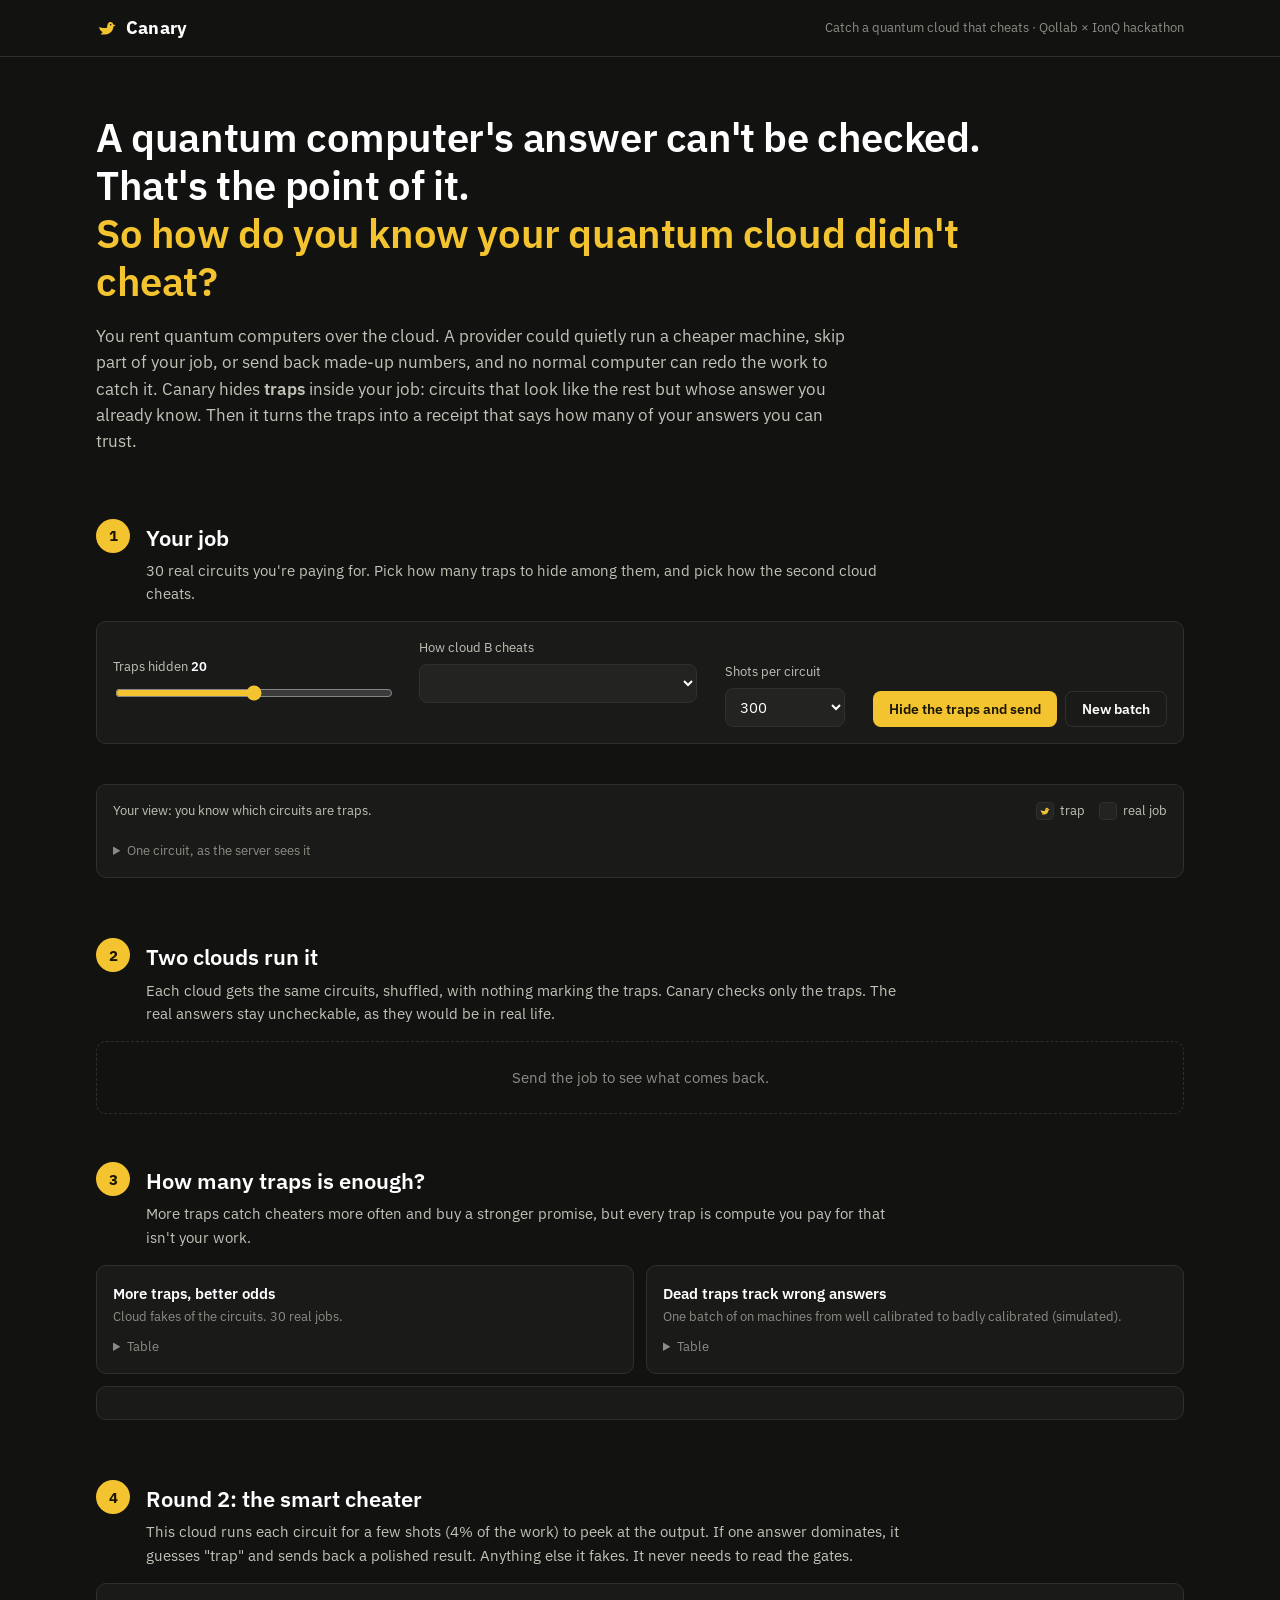
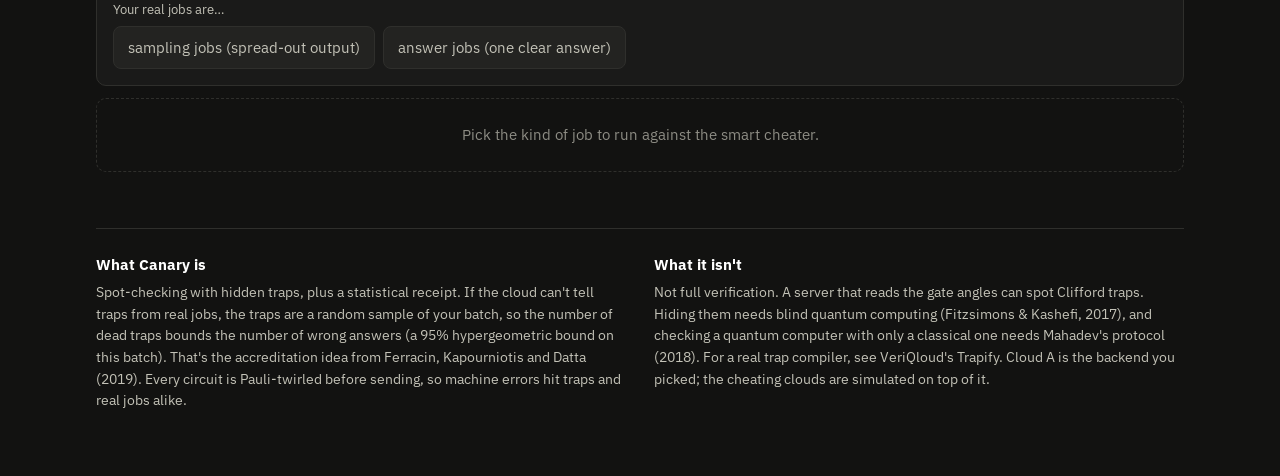
==== index.html @ 5c0a063f "Run on Qollab: the honest cloud is the backend you pick, cheaters wrap it, every circuit goes in one" ====
<!doctype html>
<html lang="en">
<head>
<meta charset="utf-8">
<meta name="viewport" content="width=device-width, initial-scale=1">
<title>Canary</title>
<link rel="preconnect" href="https://fonts.googleapis.com">
<link href="https://fonts.googleapis.com/css2?family=IBM+Plex+Mono:wght@400;500&family=IBM+Plex+Sans:wght@400;500;600;700&display=swap" rel="stylesheet">
<link rel="stylesheet" href="main.css">
<link rel="icon" href="data:image/svg+xml,%3Csvg xmlns=%22http://www.w3.org/2000/svg%22 viewBox=%220 0 24 24%22%3E%3Cpath fill=%22%23f4c430%22 d=%22M15.5 5.5a3.5 3.5 0 0 1 3.4 2.7l2.6.8-2.5 1.4c-.2 4.8-4 8.6-8.8 8.6H5l2.4-2.6C5 15.3 3.5 13 3.5 10.5c2.6 1.6 5.6 2 8.6 1.2.1-3.4 1.2-6.2 3.4-6.2Z%22/%3E%3C/svg%3E">
</head>
<body>
<svg width="0" height="0" style="position:absolute" aria-hidden="true">
  <symbol id="bird" viewBox="0 0 24 24"><path d="M15.5 5.5a3.5 3.5 0 0 1 3.4 2.7l2.6.8-2.5 1.4c-.2 4.8-4 8.6-8.8 8.6H5l2.4-2.6C5 15.3 3.5 13 3.5 10.5c2.6 1.6 5.6 2 8.6 1.2.1-3.4 1.2-6.2 3.4-6.2Z" fill="currentColor"/><circle cx="16" cy="8.4" r=".9" fill="var(--bg)"/></symbol>
  <symbol id="dead" viewBox="0 0 24 24"><path d="M6 6l12 12M18 6 6 18" stroke="currentColor" stroke-width="2.6" stroke-linecap="round" fill="none"/></symbol>
  <symbol id="q" viewBox="0 0 24 24"><path d="M9 9.2a3 3 0 1 1 4.2 2.8c-.8.4-1.2 1-1.2 1.8v.7" stroke="currentColor" stroke-width="2.2" stroke-linecap="round" fill="none"/><circle cx="12" cy="18" r="1.3" fill="currentColor"/></symbol>
  <symbol id="tick" viewBox="0 0 24 24"><path d="m5 12.5 4.5 4.5L19 7.5" stroke="currentColor" stroke-width="2.6" stroke-linecap="round" stroke-linejoin="round" fill="none"/></symbol>
</svg>

<header class="top">
  <div class="wrap top-in">
    <span class="mark"><svg class="i"><use href="#bird"/></svg> Canary</span>
    <span class="top-tag">Catch a quantum cloud that cheats · Qollab × IonQ hackathon</span>
  </div>
</header>

<main>
<section class="hero wrap">
  <h1>A quantum computer's answer can't be checked. That's the point of it.<br><span>So how do you know your quantum cloud didn't cheat?</span></h1>
  <p class="lede">You rent quantum computers over the cloud. A provider could quietly run a cheaper machine, skip part of your job, or send back made-up numbers, and no normal computer can redo the work to catch it. Canary hides <b>traps</b> inside your job: circuits that look like the rest but whose answer you already know. Then it turns the traps into a receipt that says how many of your answers you can trust.</p>
</section>

<section class="act wrap" id="act1">
  <div class="act-head"><span class="num">1</span><div><h2>Your job</h2><p>30 real circuits you're paying for. Pick how many traps to hide among them, and pick how the second cloud cheats.</p></div></div>
  <div class="panel controls">
    <label class="ctl"><span>Traps hidden <b id="trapsOut">20</b></span>
      <input type="range" id="traps" min="0" max="40" value="20">
      <small id="trapsCost"></small></label>
    <label class="ctl"><span>How cloud B cheats</span>
      <select id="strategy"></select>
      <small id="stratBlurb"></small></label>
    <label class="ctl" id="skipCtl" hidden><span>Share it fakes <b id="skipOut">30%</b></span>
      <input type="range" id="skip" min="5" max="90" step="5" value="30"></label>
    <label class="ctl ctl-shots"><span>Shots per circuit</span>
      <select id="shots"><option value="100">100</option><option value="300" selected>300</option><option value="1000">1000</option></select></label>
    <div class="ctl ctl-go"><button id="send" class="btn">Hide the traps and send</button><button id="reseed" class="btn ghost" title="Build a new random batch">New batch</button></div>
  </div>
  <p class="status" id="status" role="status"></p>
  <div class="panel">
    <div class="grid-head"><span id="batchCaption">Your view: you know which circuits are traps.</span><span class="legend-inline"><span class="sw sw-trap"><svg class="i"><use href="#bird"/></svg></span>trap <span class="sw sw-real"></span>real job</span></div>
    <div class="cells" id="batch"></div>
    <details class="peek"><summary>One circuit, as the server sees it</summary><p>Every circuit has the same 5 qubits, the same layers and the same gate set (RZ, SX, CX, X, SXdg). Traps use angles that are multiples of π/2, which makes their answer computable on a laptop. Real jobs use other angles.</p><pre id="preview"></pre></details>
  </div>
</section>

<section class="act wrap" id="act2">
  <div class="act-head"><span class="num">2</span><div><h2>Two clouds run it</h2><p>Each cloud gets the same circuits, shuffled, with nothing marking the traps. Canary checks only the traps. The real answers stay uncheckable, as they would be in real life.</p></div></div>
  <div class="servers" id="servers"><p class="empty">Send the job to see what comes back.</p></div>
  <div class="reveal-row" id="revealRow" hidden><button id="reveal" class="btn ghost">Reveal the truth</button><span>Only a simulation can do this: compare every real answer with the exact one, to see whether each receipt told the truth.</span></div>
</section>

<section class="act wrap" id="act3">
  <div class="act-head"><span class="num">3</span><div><h2>How many traps is enough?</h2><p>More traps catch cheaters more often and buy a stronger promise, but every trap is compute you pay for that isn't your work.</p></div></div>
  <div class="charts">
    <figure class="panel chart-card"><figcaption><b>More traps, better odds</b><span>Cloud fakes <span id="curveQ"></span> of the circuits. 30 real jobs.</span></figcaption><div class="chart" id="chartCatch"></div><details class="tbl"><summary>Table</summary><div id="tblCatch"></div></details></figure>
    <figure class="panel chart-card"><figcaption><b>Dead traps track wrong answers</b><span>One batch of <span id="sweepN"></span> on machines from well calibrated to badly calibrated (simulated).</span></figcaption><div class="chart" id="chartSweep"></div><details class="tbl"><summary>Table</summary><div id="tblSweep"></div></details></figure>
  </div>
  <div class="panel coverage" id="coverage"></div>
</section>

<section class="act wrap" id="act4">
  <div class="act-head"><span class="num">4</span><div><h2>Round 2: the smart cheater</h2><p>This cloud runs each circuit for a few shots (4% of the work) to peek at the output. If one answer dominates, it guesses "trap" and sends back a polished result. Anything else it fakes. It never needs to read the gates.</p></div></div>
  <div class="panel controls">
    <div class="ctl"><span>Your real jobs are…</span>
      <div class="seg" id="kindSeg"><button data-kind="flat">sampling jobs (spread-out output)</button><button data-kind="peaked">answer jobs (one clear answer)</button></div></div>
  </div>
  <div class="servers one" id="smart"><p class="empty">Pick the kind of job to run against the smart cheater.</p></div>
  <p class="lesson" id="lesson" hidden></p>
</section>

<section class="wrap fine">
  <div class="cols">
    <div><h3>What Canary is</h3><p>Spot-checking with hidden traps, plus a statistical receipt. If the cloud can't tell traps from real jobs, the traps are a random sample of your batch, so the number of dead traps bounds the number of wrong answers (a 95% hypergeometric bound on this batch). That's the accreditation idea from Ferracin, Kapourniotis and Datta (2019). Every circuit is Pauli-twirled before sending, so machine errors hit traps and real jobs alike.</p></div>
    <div><h3>What it isn't</h3><p>Not full verification. A server that reads the gate angles can spot Clifford traps. Hiding them needs blind quantum computing (Fitzsimons &amp; Kashefi, 2017), and checking a quantum computer with only a classical one needs Mahadev's protocol (2018). For a real trap compiler, see VeriQloud's Trapify. Cloud A is the backend you picked; the cheating clouds are simulated on top of it.</p></div>
  </div>
</section>
</main>

<div class="tip" id="tip" hidden></div>
</body>
</html>
---- main.css ----
:root {
  color-scheme: dark;
  --bg: #121211;
  --surface-1: #1a1a19;
  --surface-2: #232321;
  --line: #2f2f2c;
  --text-primary: #ffffff;
  --text-secondary: #c3c2b7;
  --text-muted: #8d8c84;
  --brand: #f4c430;
  --brand-ink: #1a1500;
  --good: #0ca30c;
  --critical: #d03b3b;
  --series-1: #3987e5;
  --series-2: #d95926;
  --series-3: #199e70;
  --radius: 10px;
  --mono: "IBM Plex Mono", ui-monospace, monospace;
}
* { box-sizing: border-box; }
[hidden] { display: none !important; }
html, body { margin: 0; }
body { background: var(--bg); color: var(--text-primary); font: 15px/1.55 "IBM Plex Sans", system-ui, sans-serif; }
.wrap { max-width: 1120px; margin: 0 auto; padding: 0 16px; }
.i { width: 1em; height: 1em; display: inline-block; vertical-align: -0.15em; flex: none; }
b { font-weight: 600; }

.top { border-bottom: 1px solid var(--line); }
.top-in { display: flex; align-items: center; justify-content: space-between; gap: 16px; height: 56px; }
.mark { display: flex; align-items: center; gap: 8px; font-weight: 700; font-size: 18px; letter-spacing: .01em; }
.mark .i { color: var(--brand); font-size: 22px; }
.top-tag { color: var(--text-muted); font-size: 13px; }

.hero { padding: 56px 16px 24px; }
.hero h1 { font-size: clamp(26px, 4vw, 40px); line-height: 1.2; margin: 0 0 18px; font-weight: 600; max-width: 900px; letter-spacing: -.01em; }
.hero h1 span { color: var(--brand); }
.lede { color: var(--text-secondary); max-width: 760px; font-size: 17px; margin: 0; }

.act { padding: 40px 16px 8px; }
.act-head { display: flex; gap: 16px; align-items: flex-start; margin-bottom: 16px; }
.num { flex: none; width: 34px; height: 34px; border-radius: 50%; background: var(--brand); color: var(--brand-ink); display: grid; place-items: center; font-weight: 700; }
.act-head h2 { margin: 2px 0 4px; font-size: 22px; font-weight: 600; }
.act-head p { margin: 0; color: var(--text-secondary); max-width: 760px; }

.panel { background: var(--surface-1); border: 1px solid var(--line); border-radius: var(--radius); padding: 16px; margin-bottom: 12px; }
.controls { display: flex; flex-wrap: wrap; gap: 16px 28px; align-items: flex-end; }
.ctl { display: flex; flex-direction: column; gap: 6px; min-width: 220px; flex: 1; }
.ctl > span { font-size: 13px; color: var(--text-secondary); }
.ctl > span b { color: var(--text-primary); }
.ctl small { color: var(--text-muted); font-size: 12.5px; min-height: 1.4em; }
.ctl-shots { flex: none; min-width: 120px; }
.status { color: var(--text-muted); font-size: 13px; margin: 0 0 10px; min-height: 1.4em; font-family: var(--mono); }
.ctl-go { flex-direction: row; flex: none; min-width: 0; gap: 8px; }
input[type=range] { accent-color: var(--brand); width: 100%; }
select { background: var(--surface-2); color: var(--text-primary); border: 1px solid var(--line); border-radius: 8px; padding: 8px 10px; font: inherit; }
.btn { background: var(--brand); color: var(--brand-ink); border: 0; border-radius: 8px; padding: 10px 16px; font: 600 14px/1 "IBM Plex Sans", sans-serif; cursor: pointer; white-space: nowrap; }
.btn:disabled { opacity: .5; cursor: progress; }
.btn.ghost { background: transparent; color: var(--text-primary); border: 1px solid var(--line); }
.btn.ghost:hover { border-color: var(--text-muted); }
.seg { display: flex; flex-wrap: wrap; gap: 8px; }
.seg button { background: var(--surface-2); color: var(--text-secondary); border: 1px solid var(--line); border-radius: 8px; padding: 9px 14px; font: inherit; cursor: pointer; }
.seg button.on { border-color: var(--brand); color: var(--text-primary); }

.grid-head { display: flex; justify-content: space-between; flex-wrap: wrap; gap: 8px; font-size: 13px; color: var(--text-secondary); margin-bottom: 12px; }
.legend-inline { display: flex; align-items: center; gap: 6px; }
.legend-inline .sw { margin-left: 8px; }
.sw { width: 18px; height: 18px; border-radius: 4px; display: inline-grid; place-items: center; font-size: 12px; }
.sw-trap { background: var(--surface-2); color: var(--brand); border: 1px solid var(--line); }
.sw-real { background: var(--surface-2); border: 1px solid var(--line); }

.cells { display: grid; grid-template-columns: repeat(auto-fill, minmax(30px, 1fr)); gap: 5px; }
.cell { aspect-ratio: 1; border-radius: 6px; background: var(--surface-2); border: 1px solid var(--line); display: grid; place-items: center; font-size: 15px; color: var(--text-muted); position: relative; transition: background .25s, border-color .25s, color .25s, opacity .25s; }
.cell .i { transition: opacity .6s; }
.cell.trap { color: var(--brand); }
.cell.hidden-trap .i { opacity: 0; }
.cell.alive { background: color-mix(in srgb, var(--good) 22%, var(--surface-2)); border-color: var(--good); color: #7fe07f; }
.cell.dead { background: color-mix(in srgb, var(--critical) 26%, var(--surface-2)); border-color: var(--critical); color: #ff9c9c; }
.cell.right { border-color: var(--good); }
.cell.wrong { border-color: var(--critical); background: repeating-linear-gradient(135deg, color-mix(in srgb, var(--critical) 30%, var(--surface-2)) 0 3px, var(--surface-2) 3px 7px); }
.cell.pending { opacity: .35; }

.servers { display: grid; grid-template-columns: 1fr 1fr; gap: 12px; }
.servers.one { grid-template-columns: 1fr; }
.empty { color: var(--text-muted); grid-column: 1 / -1; margin: 0; padding: 24px; border: 1px dashed var(--line); border-radius: var(--radius); text-align: center; }
.server { margin: 0; }
.server h3 { margin: 0; font-size: 17px; display: flex; justify-content: space-between; gap: 8px; align-items: baseline; }
.server h3 small { color: var(--text-muted); font-weight: 400; font-size: 13px; }
.server .blurb { color: var(--text-secondary); margin: 4px 0 14px; font-size: 14px; }
.receipt { margin-top: 14px; border-top: 1px dashed var(--line); padding-top: 14px; }
.verdict { display: inline-flex; align-items: center; gap: 8px; font-weight: 700; font-size: 20px; letter-spacing: .02em; }
.verdict.pass { color: #7fe07f; }
.verdict.caught { color: #ff8a8a; }
.receipt p { margin: 6px 0 0; color: var(--text-secondary); }
.receipt .big { font-size: 15px; color: var(--text-primary); }
.truth { margin-top: 12px; padding: 10px 12px; border-radius: 8px; background: var(--surface-2); font-size: 14px; display: none; }
.revealed .truth { display: block; }
.truth .ok { color: #7fe07f; font-weight: 600; }
.truth .bad { color: #ff8a8a; font-weight: 600; }
.key { display: flex; flex-wrap: wrap; gap: 6px 16px; font-size: 12.5px; color: var(--text-muted); margin-top: 12px; }
.key span { display: inline-flex; align-items: center; gap: 6px; }
.key .cell { width: 18px; height: 18px; font-size: 11px; aspect-ratio: auto; }
.reveal-row { display: flex; align-items: center; gap: 14px; flex-wrap: wrap; color: var(--text-muted); font-size: 13.5px; margin: 4px 0 12px; }

.charts { display: grid; grid-template-columns: 1fr 1fr; gap: 12px; }
.chart-card { margin: 0 0 12px; }
figcaption { display: flex; flex-direction: column; gap: 2px; margin-bottom: 10px; }
figcaption span { color: var(--text-muted); font-size: 13px; }
.chart { position: relative; }
.chart svg { width: 100%; height: auto; display: block; overflow: visible; }
.chart text { font: 12px "IBM Plex Sans", sans-serif; fill: var(--text-secondary); }
.chart .grid line { stroke: var(--line); }
.chart .axis line { stroke: var(--text-muted); }
.chart-legend { display: flex; flex-wrap: wrap; gap: 6px 16px; font-size: 12.5px; color: var(--text-secondary); margin-bottom: 8px; }
.chart-legend span { display: inline-flex; align-items: center; gap: 6px; }
.chart-legend i { width: 14px; height: 3px; border-radius: 2px; display: inline-block; }
.chart-legend i.dot { width: 9px; height: 9px; border-radius: 50%; }
.tbl summary, .peek summary { cursor: pointer; color: var(--text-muted); font-size: 13px; margin-top: 8px; }
.tbl table { border-collapse: collapse; font-size: 13px; margin-top: 8px; width: 100%; }
.tbl th, .tbl td { text-align: right; padding: 3px 8px; border-bottom: 1px solid var(--line); font-family: var(--mono); font-size: 12px; }
.tbl th { color: var(--text-muted); font-family: inherit; font-weight: 500; }
.peek p { color: var(--text-secondary); font-size: 14px; }
.peek pre { overflow-x: auto; font: 11px/1.25 var(--mono); color: var(--text-secondary); background: var(--bg); padding: 12px; border-radius: 8px; }
.coverage h4 { margin: 0 0 6px; font-size: 15px; }
.coverage p { margin: 0 0 10px; color: var(--text-secondary); font-size: 14px; }
.cov { display: flex; flex-wrap: wrap; gap: 10px; }
.cov div { background: var(--surface-2); border-radius: 8px; padding: 10px 14px; min-width: 130px; }
.cov b { display: block; font-size: 22px; }
.cov span { color: var(--text-muted); font-size: 13px; }
.lesson { font-size: 18px; border-left: 3px solid var(--brand); padding: 4px 0 4px 14px; margin: 8px 0 0; max-width: 820px; }

.fine { padding: 48px 16px 64px; }
.fine .cols { display: grid; grid-template-columns: 1fr 1fr; gap: 28px; border-top: 1px solid var(--line); padding-top: 24px; }
.fine h3 { font-size: 15px; margin: 0 0 6px; }
.fine p { color: var(--text-secondary); font-size: 14px; margin: 0; }

.tip { position: fixed; pointer-events: none; background: var(--surface-2); border: 1px solid var(--line); border-radius: 8px; padding: 8px 10px; font-size: 12.5px; z-index: 10; box-shadow: 0 6px 20px rgb(0 0 0 / .4); }
.tip div { display: flex; align-items: center; gap: 6px; white-space: nowrap; }
.tip i { width: 9px; height: 9px; border-radius: 50%; display: inline-block; }
.tip .mono { font-family: var(--mono); }

@media (max-width: 760px) {
  .servers, .charts, .fine .cols { grid-template-columns: 1fr; }
  .top-tag { display: none; }
  .cells { grid-template-columns: repeat(auto-fill, minmax(26px, 1fr)); }
}
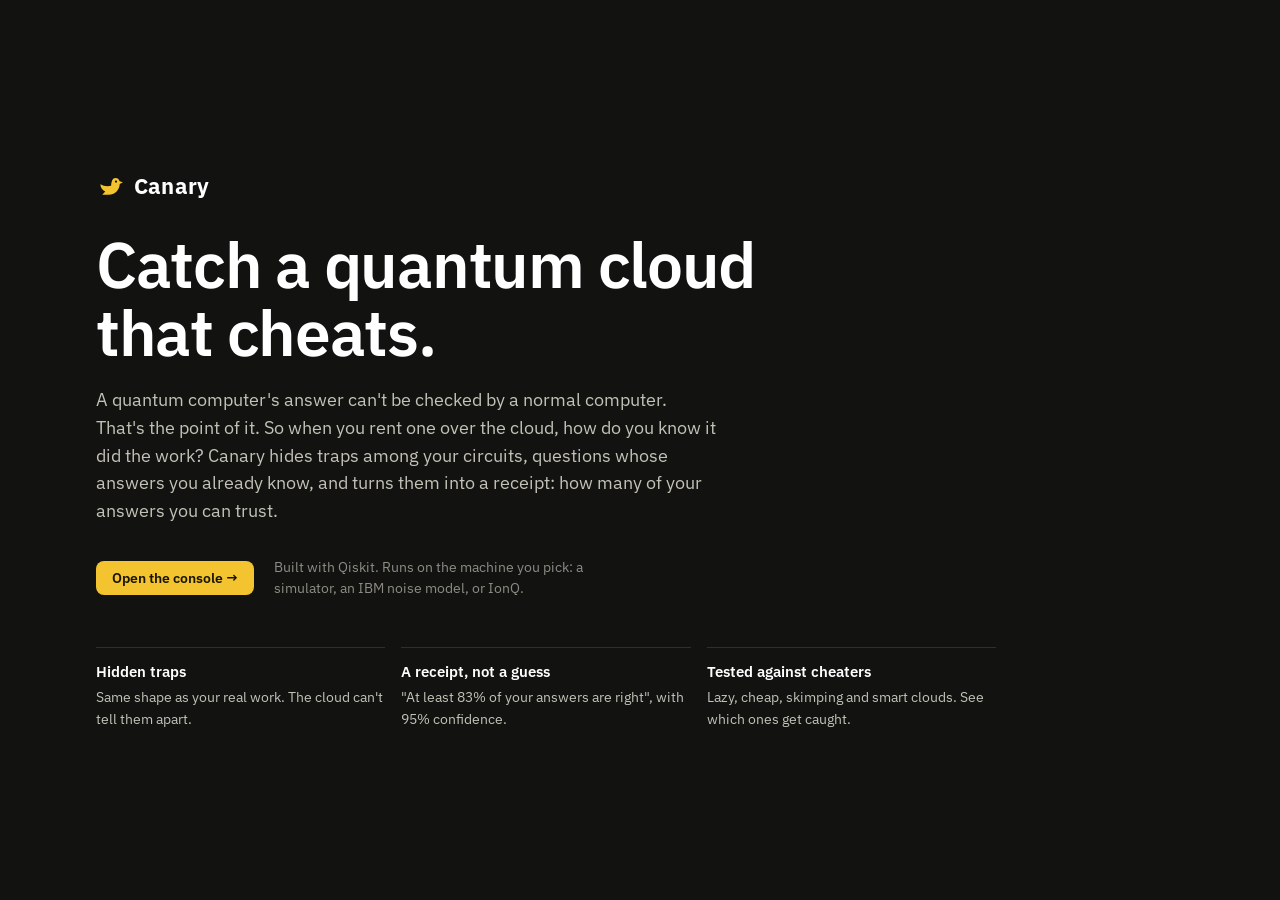
==== commit f409b379: "Landing screen: a drifting circuit where one gate at a time shows itself as the canary, then the con" ====
--- a/index.html
+++ b/index.html
@@ -17,19 +17,33 @@
   <symbol id="tick" viewBox="0 0 24 24"><path d="m5 12.5 4.5 4.5L19 7.5" stroke="currentColor" stroke-width="2.6" stroke-linecap="round" stroke-linejoin="round" fill="none"/></symbol>
 </svg>
 
+<section class="landing" id="landing">
+  <canvas class="landing-circuit" id="circuit" aria-hidden="true"></canvas>
+  <div class="landing-in">
+    <span class="mark mark-lg"><svg class="i"><use href="#bird"/></svg> Canary</span>
+    <h1>Catch a quantum cloud that cheats.</h1>
+    <p class="landing-lede">A quantum computer's answer can't be checked by a normal computer. That's the point of it. So when you rent one over the cloud, how do you know it did the work? Canary hides traps among your circuits, questions whose answers you already know, and turns them into a receipt: how many of your answers you can trust.</p>
+    <div class="landing-cta">
+      <button class="btn btn-lg" id="openConsole">Open the console <span aria-hidden="true">→</span></button>
+      <span class="landing-note">Built with Qiskit. Runs on the machine you pick: a simulator, an IBM noise model, or IonQ.</span>
+    </div>
+    <dl class="landing-facts">
+      <div><dt>Hidden traps</dt><dd>Same shape as your real work. The cloud can't tell them apart.</dd></div>
+      <div><dt>A receipt, not a guess</dt><dd>"At least 83% of your answers are right", with 95% confidence.</dd></div>
+      <div><dt>Tested against cheaters</dt><dd>Lazy, cheap, skimping and smart clouds. See which ones get caught.</dd></div>
+    </dl>
+  </div>
+</section>
+
+<div id="console" hidden>
 <header class="top">
   <div class="wrap top-in">
-    <span class="mark"><svg class="i"><use href="#bird"/></svg> Canary</span>
-    <span class="top-tag">Catch a quantum cloud that cheats · Qollab × IonQ hackathon</span>
+    <span class="mark"><svg class="i"><use href="#bird"/></svg> Canary <span class="top-sub">console</span></span>
+    <button class="btn ghost btn-sm" id="backToStart">← Start</button>
   </div>
 </header>
 
 <main>
-<section class="hero wrap">
-  <h1>A quantum computer's answer can't be checked. That's the point of it.<br><span>So how do you know your quantum cloud didn't cheat?</span></h1>
-  <p class="lede">You rent quantum computers over the cloud. A provider could quietly run a cheaper machine, skip part of your job, or send back made-up numbers, and no normal computer can redo the work to catch it. Canary hides <b>traps</b> inside your job: circuits that look like the rest but whose answer you already know. Then it turns the traps into a receipt that says how many of your answers you can trust.</p>
-</section>
-
 <section class="act wrap" id="act1">
   <div class="act-head"><span class="num">1</span><div><h2>Your job</h2><p>30 real circuits you're paying for. Pick how many traps to hide among them, and pick how the second cloud cheats.</p></div></div>
   <div class="panel controls">
@@ -85,6 +99,7 @@
   </div>
 </section>
 </main>
+</div>
 
 <div class="tip" id="tip" hidden></div>
 </body>
--- a/main.css
+++ b/main.css
@@ -31,6 +31,23 @@
 .mark .i { color: var(--brand); font-size: 22px; }
 .top-tag { color: var(--text-muted); font-size: 13px; }
 
+.landing { position: relative; min-height: max(640px, 100vh); display: grid; align-items: center; overflow: hidden; }
+.landing-circuit { position: absolute; inset: 0; width: 100%; height: 100%; }
+.landing::after { content: ""; position: absolute; inset: 0; background: radial-gradient(ellipse 60% 70% at 30% 50%, var(--bg) 35%, transparent 100%); pointer-events: none; }
+.landing-in { position: relative; z-index: 1; max-width: 1120px; width: 100%; margin: 0 auto; padding: 48px 16px; }
+.mark-lg { font-size: 22px; margin-bottom: 28px; }
+.mark-lg .i { font-size: 30px; }
+.landing h1 { font-size: clamp(34px, 6vw, 64px); line-height: 1.05; letter-spacing: -.02em; margin: 0 0 20px; font-weight: 600; max-width: 760px; }
+.landing-lede { color: var(--text-secondary); font-size: 18px; max-width: 620px; margin: 0 0 32px; }
+.landing-cta { display: flex; flex-wrap: wrap; align-items: center; gap: 12px 20px; margin-bottom: 48px; }
+.landing-note { color: var(--text-muted); font-size: 13.5px; max-width: 340px; }
+.btn-lg { font-size: 16px; padding: 14px 22px; }
+.btn-sm { padding: 7px 12px; font-size: 13px; }
+.landing-facts { display: grid; grid-template-columns: repeat(3, minmax(0, 1fr)); gap: 16px; margin: 0; max-width: 900px; }
+.landing-facts div { border-top: 1px solid var(--line); padding-top: 12px; }
+.landing-facts dt { font-weight: 600; margin-bottom: 4px; }
+.landing-facts dd { margin: 0; color: var(--text-secondary); font-size: 14px; }
+.top-sub { color: var(--text-muted); font-weight: 500; font-size: 13px; text-transform: uppercase; letter-spacing: .08em; margin-left: 4px; }
 .hero { padding: 56px 16px 24px; }
 .hero h1 { font-size: clamp(26px, 4vw, 40px); line-height: 1.2; margin: 0 0 18px; font-weight: 600; max-width: 900px; letter-spacing: -.01em; }
 .hero h1 span { color: var(--brand); }
@@ -139,6 +156,8 @@
 .tip .mono { font-family: var(--mono); }
 
 @media (max-width: 760px) {
+  .landing-facts { grid-template-columns: 1fr; }
+  .landing::after { background: color-mix(in srgb, var(--bg) 70%, transparent); }
   .servers, .charts, .fine .cols { grid-template-columns: 1fr; }
   .top-tag { display: none; }
   .cells { grid-template-columns: repeat(auto-fill, minmax(26px, 1fr)); }
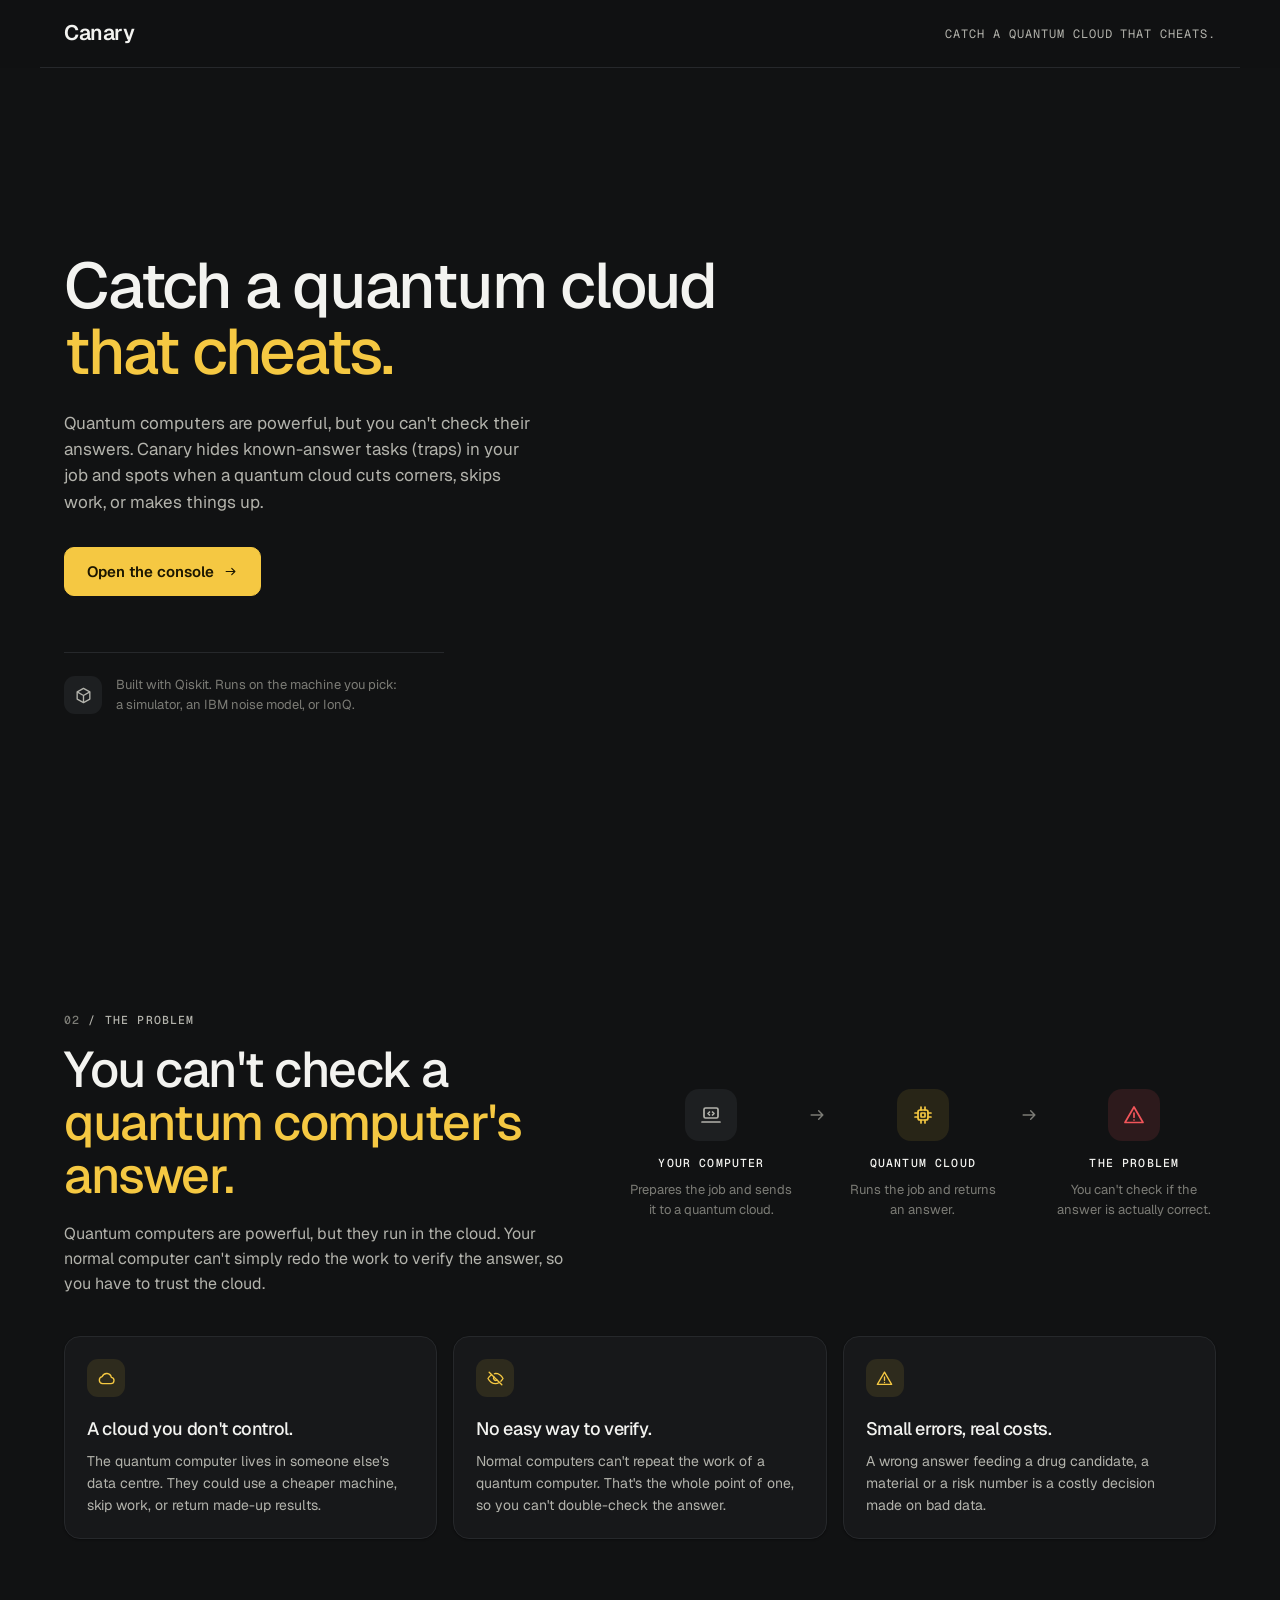
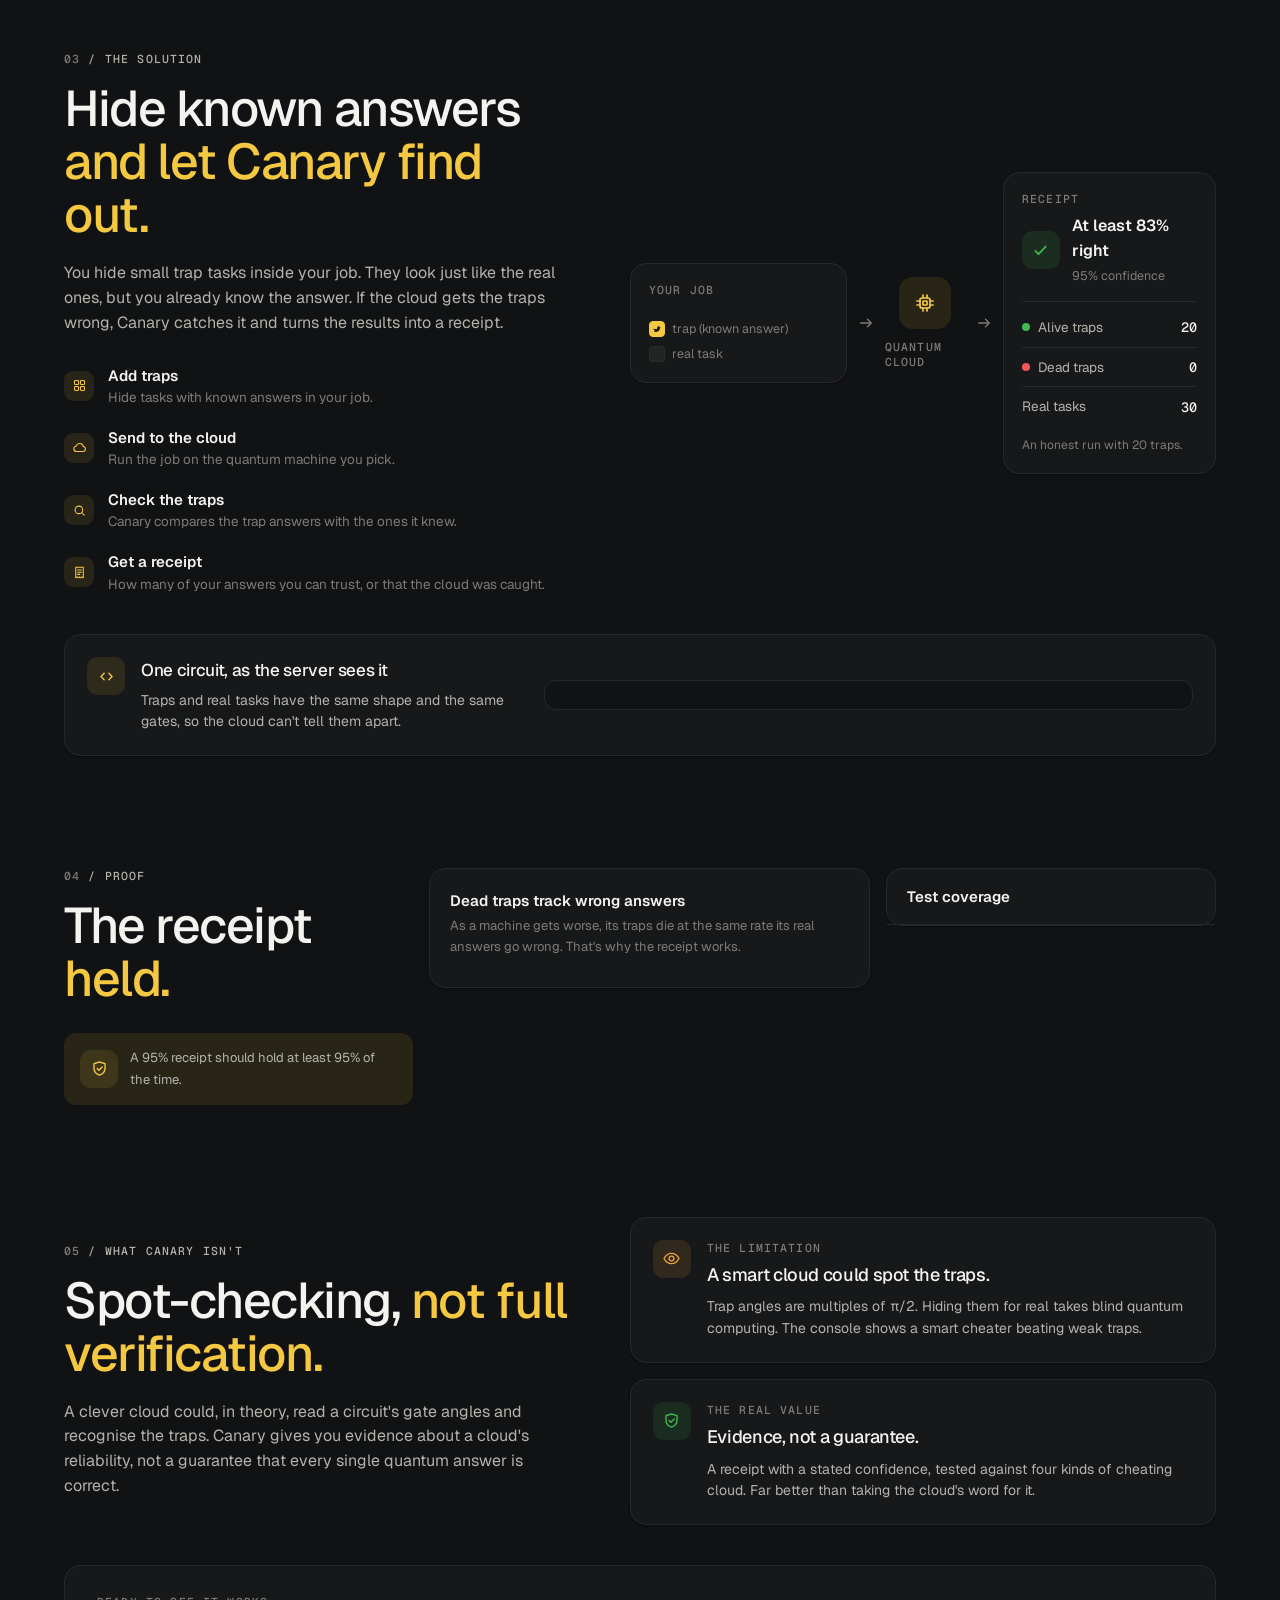
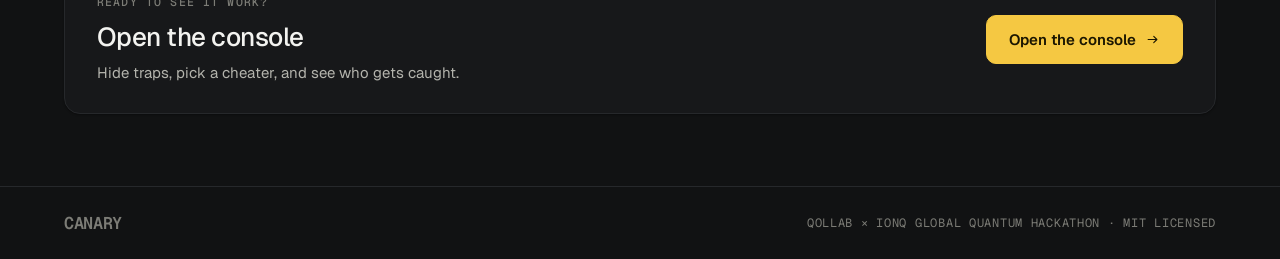
==== commit 3fafe95e: "Landing and console redesign: five-section landing with the dots-into-canary hero, sidebar console, " ====
--- a/index.html
+++ b/index.html
@@ -5,100 +5,232 @@
 <meta name="viewport" content="width=device-width, initial-scale=1">
 <title>Canary</title>
 <link rel="preconnect" href="https://fonts.googleapis.com">
-<link href="https://fonts.googleapis.com/css2?family=IBM+Plex+Mono:wght@400;500&family=IBM+Plex+Sans:wght@400;500;600;700&display=swap" rel="stylesheet">
+<link href="https://fonts.googleapis.com/css2?family=Geist:wght@400;500;600;700&family=Geist+Mono:wght@400;500&display=swap" rel="stylesheet">
 <link rel="stylesheet" href="main.css">
-<link rel="icon" href="data:image/svg+xml,%3Csvg xmlns=%22http://www.w3.org/2000/svg%22 viewBox=%220 0 24 24%22%3E%3Cpath fill=%22%23f4c430%22 d=%22M15.5 5.5a3.5 3.5 0 0 1 3.4 2.7l2.6.8-2.5 1.4c-.2 4.8-4 8.6-8.8 8.6H5l2.4-2.6C5 15.3 3.5 13 3.5 10.5c2.6 1.6 5.6 2 8.6 1.2.1-3.4 1.2-6.2 3.4-6.2Z%22/%3E%3C/svg%3E">
+<link rel="icon" href="data:image/svg+xml,%3Csvg xmlns=%22http://www.w3.org/2000/svg%22 viewBox=%220 0 32 32%22%3E%3Crect width=%2232%22 height=%2232%22 rx=%228%22 fill=%22%23131415%22/%3E%3Ctext x=%2216%22 y=%2223%22 text-anchor=%22middle%22 font-family=%22Arial%22 font-weight=%22700%22 font-size=%2220%22 fill=%22%23f5c842%22%3EC%3C/text%3E%3C/svg%3E">
 </head>
 <body>
 <svg width="0" height="0" style="position:absolute" aria-hidden="true">
-  <symbol id="bird" viewBox="0 0 24 24"><path d="M15.5 5.5a3.5 3.5 0 0 1 3.4 2.7l2.6.8-2.5 1.4c-.2 4.8-4 8.6-8.8 8.6H5l2.4-2.6C5 15.3 3.5 13 3.5 10.5c2.6 1.6 5.6 2 8.6 1.2.1-3.4 1.2-6.2 3.4-6.2Z" fill="currentColor"/><circle cx="16" cy="8.4" r=".9" fill="var(--bg)"/></symbol>
-  <symbol id="dead" viewBox="0 0 24 24"><path d="M6 6l12 12M18 6 6 18" stroke="currentColor" stroke-width="2.6" stroke-linecap="round" fill="none"/></symbol>
-  <symbol id="q" viewBox="0 0 24 24"><path d="M9 9.2a3 3 0 1 1 4.2 2.8c-.8.4-1.2 1-1.2 1.8v.7" stroke="currentColor" stroke-width="2.2" stroke-linecap="round" fill="none"/><circle cx="12" cy="18" r="1.3" fill="currentColor"/></symbol>
-  <symbol id="tick" viewBox="0 0 24 24"><path d="m5 12.5 4.5 4.5L19 7.5" stroke="currentColor" stroke-width="2.6" stroke-linecap="round" stroke-linejoin="round" fill="none"/></symbol>
+  <defs>
+    <symbol id="bird" viewBox="0 0 24 24"><path d="M15.5 5.5a3.5 3.5 0 0 1 3.4 2.7l2.6.8-2.5 1.4c-.2 4.8-4 8.6-8.8 8.6H5l2.4-2.6C5 15.3 3.5 13 3.5 10.5c2.6 1.6 5.6 2 8.6 1.2.1-3.4 1.2-6.2 3.4-6.2Z" fill="currentColor"/></symbol>
+    <symbol id="x" viewBox="0 0 24 24"><path d="M7 7l10 10M17 7 7 17" stroke="currentColor" stroke-width="2.2" stroke-linecap="round" fill="none"/></symbol>
+    <symbol id="tick" viewBox="0 0 24 24"><path d="m5.5 12.5 4 4 9-9.5" stroke="currentColor" stroke-width="2.2" stroke-linecap="round" stroke-linejoin="round" fill="none"/></symbol>
+    <symbol id="q" viewBox="0 0 24 24"><circle cx="12" cy="12" r="2" fill="currentColor"/></symbol>
+    <symbol id="i-cloud" viewBox="0 0 24 24"><path d="M7 18.5h10.5a4 4 0 0 0 .6-7.95A6 6 0 0 0 6.6 9.6 4.5 4.5 0 0 0 7 18.5Z" fill="none" stroke="currentColor" stroke-width="1.7" stroke-linejoin="round"/></symbol>
+    <symbol id="i-chip" viewBox="0 0 24 24"><g fill="none" stroke="currentColor" stroke-width="1.7" stroke-linecap="round"><rect x="7" y="7" width="10" height="10" rx="2"/><rect x="10" y="10" width="4" height="4" rx=".5"/><path d="M10 4v3M14 4v3M10 17v3M14 17v3M4 10h3M4 14h3M17 10h3M17 14h3"/></g></symbol>
+    <symbol id="i-laptop" viewBox="0 0 24 24"><g fill="none" stroke="currentColor" stroke-width="1.7" stroke-linecap="round" stroke-linejoin="round"><rect x="5" y="5" width="14" height="10" rx="1.5"/><path d="M3 19h18M10.5 9 9 10.5l1.5 1.5M13.5 9l1.5 1.5-1.5 1.5"/></g></symbol>
+    <symbol id="i-receipt" viewBox="0 0 24 24"><g fill="none" stroke="currentColor" stroke-width="1.7" stroke-linecap="round" stroke-linejoin="round"><path d="M6 3.5h12v17l-2.5-1.5-2 1.5-1.5-1.5-1.5 1.5-2-1.5L6 20.5z"/><path d="M9 8h6M9 11.5h6M9 15h3.5"/></g></symbol>
+    <symbol id="i-grid" viewBox="0 0 24 24"><g fill="none" stroke="currentColor" stroke-width="1.7"><rect x="4" y="4" width="6.5" height="6.5" rx="1.5"/><rect x="13.5" y="4" width="6.5" height="6.5" rx="1.5"/><rect x="4" y="13.5" width="6.5" height="6.5" rx="1.5"/><rect x="13.5" y="13.5" width="6.5" height="6.5" rx="1.5"/></g></symbol>
+    <symbol id="i-search" viewBox="0 0 24 24"><g fill="none" stroke="currentColor" stroke-width="1.7" stroke-linecap="round"><circle cx="11" cy="11" r="6"/><path d="m15.5 15.5 4 4"/></g></symbol>
+    <symbol id="i-eye" viewBox="0 0 24 24"><g fill="none" stroke="currentColor" stroke-width="1.7" stroke-linejoin="round"><path d="M2.5 12S6 5.5 12 5.5 21.5 12 21.5 12 18 18.5 12 18.5 2.5 12 2.5 12Z"/><circle cx="12" cy="12" r="3"/></g></symbol>
+    <symbol id="i-eye-off" viewBox="0 0 24 24"><g fill="none" stroke="currentColor" stroke-width="1.7" stroke-linecap="round" stroke-linejoin="round"><path d="M4 4l16 16M10.6 6A10 10 0 0 1 12 5.5c6 0 9.5 6.5 9.5 6.5a17 17 0 0 1-2.7 3.4M6.6 7.6C3.9 9.4 2.5 12 2.5 12S6 18.5 12 18.5c1.6 0 3-.4 4.2-1.1"/><path d="M9.9 10a3 3 0 0 0 4.1 4.1"/></g></symbol>
+    <symbol id="i-alert" viewBox="0 0 24 24"><g fill="none" stroke="currentColor" stroke-width="1.7" stroke-linecap="round" stroke-linejoin="round"><path d="M12 4 21 19.5H3z"/><path d="M12 10v4.2M12 17h.01"/></g></symbol>
+    <symbol id="i-cube" viewBox="0 0 24 24"><g fill="none" stroke="currentColor" stroke-width="1.7" stroke-linejoin="round"><path d="M12 3 20 7.5v9L12 21l-8-4.5v-9z"/><path d="M4 7.5 12 12l8-4.5M12 12v9"/></g></symbol>
+    <symbol id="i-shield" viewBox="0 0 24 24"><g fill="none" stroke="currentColor" stroke-width="1.7" stroke-linecap="round" stroke-linejoin="round"><path d="M12 3.5 19 6v5.5c0 4.2-3 7.6-7 9-4-1.4-7-4.8-7-9V6z"/><path d="m9 12 2.2 2.2L15.5 10"/></g></symbol>
+    <symbol id="i-play" viewBox="0 0 24 24"><path d="M8 5.5v13l10-6.5z" fill="none" stroke="currentColor" stroke-width="1.7" stroke-linejoin="round"/></symbol>
+    <symbol id="i-chart" viewBox="0 0 24 24"><g fill="none" stroke="currentColor" stroke-width="1.7" stroke-linecap="round" stroke-linejoin="round"><path d="M4 4v16h16"/><path d="m7.5 15 3.5-4 3 2.5 5-6"/></g></symbol>
+    <symbol id="i-target" viewBox="0 0 24 24"><g fill="none" stroke="currentColor" stroke-width="1.7"><circle cx="12" cy="12" r="8"/><circle cx="12" cy="12" r="4"/><circle cx="12" cy="12" r=".8" fill="currentColor"/></g></symbol>
+    <symbol id="i-send" viewBox="0 0 24 24"><path d="M4 11.5 20 4l-6 16-3-6.5z" fill="none" stroke="currentColor" stroke-width="1.7" stroke-linejoin="round"/></symbol>
+    <symbol id="i-refresh" viewBox="0 0 24 24"><g fill="none" stroke="currentColor" stroke-width="1.7" stroke-linecap="round" stroke-linejoin="round"><path d="M19 12a7 7 0 1 1-2.1-5"/><path d="M19 4.5V8h-3.5"/></g></symbol>
+    <symbol id="i-code" viewBox="0 0 24 24"><path d="m9 8-4 4 4 4M15 8l4 4-4 4" fill="none" stroke="currentColor" stroke-width="1.7" stroke-linecap="round" stroke-linejoin="round"/></symbol>
+    <symbol id="i-info" viewBox="0 0 24 24"><g fill="none" stroke="currentColor" stroke-width="1.7" stroke-linecap="round"><circle cx="12" cy="12" r="8.5"/><path d="M12 11v5M12 8h.01"/></g></symbol>
+    <symbol id="i-arrow" viewBox="0 0 24 24"><path d="M5 12h14m-5-5 5 5-5 5" fill="none" stroke="currentColor" stroke-width="1.8" stroke-linecap="round" stroke-linejoin="round"/></symbol>
+    <symbol id="i-back" viewBox="0 0 24 24"><path d="M15 6l-6 6 6 6" fill="none" stroke="currentColor" stroke-width="1.8" stroke-linecap="round" stroke-linejoin="round"/></symbol>
+    <symbol id="i-down" viewBox="0 0 24 24"><path d="m6 9 6 6 6-6" fill="none" stroke="currentColor" stroke-width="1.8" stroke-linecap="round" stroke-linejoin="round"/></symbol>
+  </defs>
 </svg>
 
-<section class="landing" id="landing">
-  <canvas class="landing-circuit" id="circuit" aria-hidden="true"></canvas>
-  <div class="landing-in">
-    <span class="mark mark-lg"><svg class="i"><use href="#bird"/></svg> Canary</span>
-    <h1>Catch a quantum cloud that cheats.</h1>
-    <p class="landing-lede">A quantum computer's answer can't be checked by a normal computer. That's the point of it. So when you rent one over the cloud, how do you know it did the work? Canary hides traps among your circuits, questions whose answers you already know, and turns them into a receipt: how many of your answers you can trust.</p>
-    <div class="landing-cta">
-      <button class="btn btn-lg" id="openConsole">Open the console <span aria-hidden="true">→</span></button>
-      <span class="landing-note">Built with Qiskit. Runs on the machine you pick: a simulator, an IBM noise model, or IonQ.</span>
-    </div>
-    <dl class="landing-facts">
-      <div><dt>Hidden traps</dt><dd>Same shape as your real work. The cloud can't tell them apart.</dd></div>
-      <div><dt>A receipt, not a guess</dt><dd>"At least 83% of your answers are right", with 95% confidence.</dd></div>
-      <div><dt>Tested against cheaters</dt><dd>Lazy, cheap, skimping and smart clouds. See which ones get caught.</dd></div>
-    </dl>
-  </div>
-</section>
-
-<div id="console" hidden>
-<header class="top">
-  <div class="wrap top-in">
-    <span class="mark"><svg class="i"><use href="#bird"/></svg> Canary <span class="top-sub">console</span></span>
-    <button class="btn ghost btn-sm" id="backToStart">← Start</button>
-  </div>
-</header>
-
-<main>
-<section class="act wrap" id="act1">
-  <div class="act-head"><span class="num">1</span><div><h2>Your job</h2><p>30 real circuits you're paying for. Pick how many traps to hide among them, and pick how the second cloud cheats.</p></div></div>
-  <div class="panel controls">
-    <label class="ctl"><span>Traps hidden <b id="trapsOut">20</b></span>
-      <input type="range" id="traps" min="0" max="40" value="20">
-      <small id="trapsCost"></small></label>
-    <label class="ctl"><span>How cloud B cheats</span>
-      <select id="strategy"></select>
-      <small id="stratBlurb"></small></label>
-    <label class="ctl" id="skipCtl" hidden><span>Share it fakes <b id="skipOut">30%</b></span>
-      <input type="range" id="skip" min="5" max="90" step="5" value="30"></label>
-    <label class="ctl ctl-shots"><span>Shots per circuit</span>
-      <select id="shots"><option value="100">100</option><option value="300" selected>300</option><option value="1000">1000</option></select></label>
-    <div class="ctl ctl-go"><button id="send" class="btn">Hide the traps and send</button><button id="reseed" class="btn ghost" title="Build a new random batch">New batch</button></div>
-  </div>
-  <p class="status" id="status" role="status"></p>
-  <div class="panel">
-    <div class="grid-head"><span id="batchCaption">Your view: you know which circuits are traps.</span><span class="legend-inline"><span class="sw sw-trap"><svg class="i"><use href="#bird"/></svg></span>trap <span class="sw sw-real"></span>real job</span></div>
-    <div class="cells" id="batch"></div>
-    <details class="peek"><summary>One circuit, as the server sees it</summary><p>Every circuit has the same 5 qubits, the same layers and the same gate set (RZ, SX, CX, X, SXdg). Traps use angles that are multiples of π/2, which makes their answer computable on a laptop. Real jobs use other angles.</p><pre id="preview"></pre></details>
-  </div>
-</section>
-
-<section class="act wrap" id="act2">
-  <div class="act-head"><span class="num">2</span><div><h2>Two clouds run it</h2><p>Each cloud gets the same circuits, shuffled, with nothing marking the traps. Canary checks only the traps. The real answers stay uncheckable, as they would be in real life.</p></div></div>
-  <div class="servers" id="servers"><p class="empty">Send the job to see what comes back.</p></div>
-  <div class="reveal-row" id="revealRow" hidden><button id="reveal" class="btn ghost">Reveal the truth</button><span>Only a simulation can do this: compare every real answer with the exact one, to see whether each receipt told the truth.</span></div>
-</section>
-
-<section class="act wrap" id="act3">
-  <div class="act-head"><span class="num">3</span><div><h2>How many traps is enough?</h2><p>More traps catch cheaters more often and buy a stronger promise, but every trap is compute you pay for that isn't your work.</p></div></div>
-  <div class="charts">
-    <figure class="panel chart-card"><figcaption><b>More traps, better odds</b><span>Cloud fakes <span id="curveQ"></span> of the circuits. 30 real jobs.</span></figcaption><div class="chart" id="chartCatch"></div><details class="tbl"><summary>Table</summary><div id="tblCatch"></div></details></figure>
-    <figure class="panel chart-card"><figcaption><b>Dead traps track wrong answers</b><span>One batch of <span id="sweepN"></span> on machines from well calibrated to badly calibrated (simulated).</span></figcaption><div class="chart" id="chartSweep"></div><details class="tbl"><summary>Table</summary><div id="tblSweep"></div></details></figure>
-  </div>
-  <div class="panel coverage" id="coverage"></div>
-</section>
-
-<section class="act wrap" id="act4">
-  <div class="act-head"><span class="num">4</span><div><h2>Round 2: the smart cheater</h2><p>This cloud runs each circuit for a few shots (4% of the work) to peek at the output. If one answer dominates, it guesses "trap" and sends back a polished result. Anything else it fakes. It never needs to read the gates.</p></div></div>
-  <div class="panel controls">
-    <div class="ctl"><span>Your real jobs are…</span>
-      <div class="seg" id="kindSeg"><button data-kind="flat">sampling jobs (spread-out output)</button><button data-kind="peaked">answer jobs (one clear answer)</button></div></div>
-  </div>
-  <div class="servers one" id="smart"><p class="empty">Pick the kind of job to run against the smart cheater.</p></div>
-  <p class="lesson" id="lesson" hidden></p>
-</section>
-
-<section class="wrap fine">
-  <div class="cols">
-    <div><h3>What Canary is</h3><p>Spot-checking with hidden traps, plus a statistical receipt. If the cloud can't tell traps from real jobs, the traps are a random sample of your batch, so the number of dead traps bounds the number of wrong answers (a 95% hypergeometric bound on this batch). That's the accreditation idea from Ferracin, Kapourniotis and Datta (2019). Every circuit is Pauli-twirled before sending, so machine errors hit traps and real jobs alike.</p></div>
-    <div><h3>What it isn't</h3><p>Not full verification. A server that reads the gate angles can spot Clifford traps. Hiding them needs blind quantum computing (Fitzsimons &amp; Kashefi, 2017), and checking a quantum computer with only a classical one needs Mahadev's protocol (2018). For a real trap compiler, see VeriQloud's Trapify. Cloud A is the backend you picked; the cheating clouds are simulated on top of it.</p></div>
-  </div>
-</section>
-</main>
+<!-- ============================== LANDING ============================== -->
+<div class="landing" id="landing">
+  <header class="lhead"><div class="wrap lhead-in"><span class="wordmark">Canary</span><span class="lhead-tag">Catch a quantum cloud that cheats.</span></div></header>
+
+  <section class="hero">
+    <canvas class="hero-dots" id="dots" aria-hidden="true"></canvas>
+    <div class="wrap hero-in">
+      <h1>Catch a quantum cloud<br><em>that cheats.</em></h1>
+      <p class="hero-lede">Quantum computers are powerful, but you can't check their answers. Canary hides known-answer tasks (traps) in your job and spots when a quantum cloud cuts corners, skips work, or makes things up.</p>
+      <button class="btn btn-lg open-console">Open the console <svg class="i"><use href="#i-arrow"/></svg></button>
+      <div class="hero-foot"><span class="tile tile-plain"><svg class="i"><use href="#i-cube"/></svg></span><span>Built with Qiskit. Runs on the machine you pick:<br>a simulator, an IBM noise model, or IonQ.</span></div>
+    </div>
+  </section>
+
+  <section class="lsec">
+    <div class="wrap lsplit">
+      <div>
+        <p class="eyebrow"><span>02</span> / The problem</p>
+        <h2>You can't check a <em>quantum computer's answer.</em></h2>
+        <p class="lede">Quantum computers are powerful, but they run in the cloud. Your normal computer can't simply redo the work to verify the answer, so you have to trust the cloud.</p>
+      </div>
+      <div class="flow">
+        <div class="flow-step"><span class="tile tile-lg tile-plain"><svg class="i"><use href="#i-laptop"/></svg></span><b>Your computer</b><span>Prepares the job and sends it to a quantum cloud.</span></div>
+        <svg class="i flow-arrow"><use href="#i-arrow"/></svg>
+        <div class="flow-step"><span class="tile tile-lg"><svg class="i"><use href="#i-chip"/></svg></span><b>Quantum cloud</b><span>Runs the job and returns an answer.</span></div>
+        <svg class="i flow-arrow"><use href="#i-arrow"/></svg>
+        <div class="flow-step"><span class="tile tile-lg tile-bad"><svg class="i"><use href="#i-alert"/></svg></span><b>The problem</b><span>You can't check if the answer is actually correct.</span></div>
+      </div>
+    </div>
+    <div class="wrap grid3">
+      <article class="card pad"><span class="tile"><svg class="i"><use href="#i-cloud"/></svg></span><h3>A cloud you don't control.</h3><p>The quantum computer lives in someone else's data centre. They could use a cheaper machine, skip work, or return made-up results.</p></article>
+      <article class="card pad"><span class="tile"><svg class="i"><use href="#i-eye-off"/></svg></span><h3>No easy way to verify.</h3><p>Normal computers can't repeat the work of a quantum computer. That's the whole point of one, so you can't double-check the answer.</p></article>
+      <article class="card pad"><span class="tile"><svg class="i"><use href="#i-alert"/></svg></span><h3>Small errors, real costs.</h3><p>A wrong answer feeding a drug candidate, a material or a risk number is a costly decision made on bad data.</p></article>
+    </div>
+  </section>
+
+  <section class="lsec">
+    <div class="wrap lsplit">
+      <div>
+        <p class="eyebrow"><span>03</span> / The solution</p>
+        <h2>Hide known answers <em>and let Canary find out.</em></h2>
+        <p class="lede">You hide small trap tasks inside your job. They look just like the real ones, but you already know the answer. If the cloud gets the traps wrong, Canary catches it and turns the results into a receipt.</p>
+        <ol class="steps">
+          <li><span class="tile tile-sm"><svg class="i"><use href="#i-grid"/></svg></span><div><b>Add traps</b><span>Hide tasks with known answers in your job.</span></div></li>
+          <li><span class="tile tile-sm"><svg class="i"><use href="#i-cloud"/></svg></span><div><b>Send to the cloud</b><span>Run the job on the quantum machine you pick.</span></div></li>
+          <li><span class="tile tile-sm"><svg class="i"><use href="#i-search"/></svg></span><div><b>Check the traps</b><span>Canary compares the trap answers with the ones it knew.</span></div></li>
+          <li><span class="tile tile-sm"><svg class="i"><use href="#i-receipt"/></svg></span><div><b>Get a receipt</b><span>How many of your answers you can trust, or that the cloud was caught.</span></div></li>
+        </ol>
+      </div>
+      <div class="sol">
+        <div class="card sol-job"><p class="label">Your job</p><div class="cells cells-sm" id="solGrid"></div>
+          <div class="legend"><span><span class="cell trap cell-xs"><svg class="i"><use href="#bird"/></svg></span>trap (known answer)</span><span><span class="cell cell-xs"></span>real task</span></div></div>
+        <svg class="i sol-arrow"><use href="#i-arrow"/></svg>
+        <div class="sol-cloud"><span class="tile tile-lg"><svg class="i"><use href="#i-chip"/></svg></span><span class="label">Quantum cloud</span></div>
+        <svg class="i sol-arrow"><use href="#i-arrow"/></svg>
+        <div class="card sol-receipt"><p class="label">Receipt</p>
+          <div class="sol-verdict"><span class="tile tile-good"><svg class="i"><use href="#tick"/></svg></span><div><b>At least 83% right</b><span>95% confidence</span></div></div>
+          <dl class="kv-rows"><div><dt><i class="dot dot-good"></i>Alive traps</dt><dd>20</dd></div><div><dt><i class="dot dot-bad"></i>Dead traps</dt><dd>0</dd></div><div><dt>Real tasks</dt><dd>30</dd></div></dl>
+          <p class="fine">An honest run with 20 traps.</p></div>
+      </div>
+    </div>
+    <div class="wrap">
+      <div class="card code-card">
+        <div class="code-intro"><span class="tile"><svg class="i"><use href="#i-code"/></svg></span><div><h3>One circuit, as the server sees it</h3><p>Traps and real tasks have the same shape and the same gates, so the cloud can't tell them apart.</p></div></div>
+        <pre class="code" id="qasm"></pre>
+      </div>
+    </div>
+  </section>
+
+  <section class="lsec">
+    <div class="wrap proof">
+      <div>
+        <p class="eyebrow"><span>04</span> / Proof</p>
+        <h2>The receipt <em>held.</em></h2>
+        <p class="lede" id="proofLede"></p>
+        <div class="callout"><span class="tile"><svg class="i"><use href="#i-shield"/></svg></span><div><b id="proofCallout"></b><span>A 95% receipt should hold at least 95% of the time.</span></div></div>
+      </div>
+      <figure class="card chart-card"><figcaption><b>Dead traps track wrong answers</b><span>As a machine gets worse, its traps die at the same rate its real answers go wrong. That's why the receipt works.</span></figcaption><div class="chart" id="landingSweep"></div></figure>
+      <div class="card">
+        <div class="card-head"><h3>Test coverage</h3><span class="muted" id="coverageSub"></span></div>
+        <div class="rows" id="coverageRows"></div>
+      </div>
+    </div>
+  </section>
+
+  <section class="lsec lsec-last">
+    <div class="wrap lsplit">
+      <div>
+        <p class="eyebrow"><span>05</span> / What Canary isn't</p>
+        <h2>Spot-checking, <em>not full verification.</em></h2>
+        <p class="lede">A clever cloud could, in theory, read a circuit's gate angles and recognise the traps. Canary gives you evidence about a cloud's reliability, not a guarantee that every single quantum answer is correct.</p>
+      </div>
+      <div class="stack">
+        <article class="card pad row-card"><span class="tile tile-warn"><svg class="i"><use href="#i-eye"/></svg></span><div><p class="label">The limitation</p><h3>A smart cloud could spot the traps.</h3><p>Trap angles are multiples of π/2. Hiding them for real takes blind quantum computing. The console shows a smart cheater beating weak traps.</p></div></article>
+        <article class="card pad row-card"><span class="tile tile-good"><svg class="i"><use href="#i-shield"/></svg></span><div><p class="label">The real value</p><h3>Evidence, not a guarantee.</h3><p>A receipt with a stated confidence, tested against four kinds of cheating cloud. Far better than taking the cloud's word for it.</p></div></article>
+      </div>
+    </div>
+    <div class="wrap">
+      <div class="card cta-card"><div><p class="label">Ready to see it work?</p><h3>Open the console</h3><p>Hide traps, pick a cheater, and see who gets caught.</p></div><button class="btn btn-lg open-console">Open the console <svg class="i"><use href="#i-arrow"/></svg></button></div>
+    </div>
+  </section>
+
+  <footer class="lfoot"><div class="wrap lfoot-in"><span class="wordmark wordmark-sm">Canary</span><span>Qollab × IonQ Global Quantum Hackathon · MIT licensed</span></div></footer>
+</div>
+
+<!-- ============================== CONSOLE ============================== -->
+<div class="console" id="console" hidden>
+  <header class="chead">
+    <div class="chead-left"><span class="wordmark">Canary</span><button class="back" id="backToStart"><svg class="i"><use href="#i-back"/></svg>Console</button></div>
+    <span class="status-chip" id="backendChip"><i class="dot"></i><span>Not sent yet</span></span>
+  </header>
+  <nav class="side" aria-label="Console">
+    <button data-view="job" class="on"><svg class="i"><use href="#i-play"/></svg>Your job</button>
+    <button data-view="results"><svg class="i"><use href="#i-chart"/></svg>Results</button>
+    <button data-view="traps"><svg class="i"><use href="#i-target"/></svg>Trap count</button>
+    <button data-view="smart"><svg class="i"><use href="#i-eye"/></svg>Smart cheater</button>
+    <div class="side-foot card"><p class="label">Backend</p><b id="sideBackend">Picked when you send</b><span id="sideBackendSub">The machine chosen in Qollab's Select QPU.</span></div>
+  </nav>
+
+  <main class="cmain">
+    <!-- Your job -->
+    <section class="view" data-view="job">
+      <div class="view-head">
+        <div><p class="eyebrow" id="jobEyebrow">Configure your job</p><h1 id="jobTitle">Your <em>job.</em></h1>
+          <p class="lede" id="jobLede">Set how many traps to hide, choose how cloud B cheats, and send the job. Canary hides the traps and checks them when the results come back.</p></div>
+        <div class="card sees" id="sees" hidden><span class="tile"><svg class="i"><use href="#i-cloud"/></svg></span><div><p class="label">The cloud sees</p><b id="seesCount"></b><span>Nothing marks the traps.</span></div></div>
+      </div>
+      <div class="job">
+        <div class="card job-controls">
+          <label class="ctl"><span class="ctl-n">1</span><div class="ctl-body"><b>Traps hidden</b><span>How many traps to hide among 30 real tasks.</span>
+            <div class="range-row"><input type="range" id="traps" min="0" max="40" value="20"><output class="val" id="trapsOut">20</output></div><small id="trapsCost"></small></div></label>
+          <label class="ctl"><span class="ctl-n">2</span><div class="ctl-body"><b>How cloud B cheats</b><span id="stratBlurb"></span>
+            <div class="select"><select id="strategy"></select><svg class="i"><use href="#i-down"/></svg></div></div></label>
+          <label class="ctl" id="skipCtl"><span class="ctl-n">3</span><div class="ctl-body"><b>Share it fakes</b><span>Only used when Skimps is selected.</span>
+            <div class="range-row"><input type="range" id="skip" min="5" max="90" step="5" value="30"><output class="val" id="skipOut">30%</output></div></div></label>
+          <label class="ctl"><span class="ctl-n">4</span><div class="ctl-body"><b>Shots per circuit</b><span>How many times each circuit runs.</span>
+            <div class="select"><select id="shots"><option value="100">100</option><option value="300" selected>300</option><option value="1000">1000</option></select><svg class="i"><use href="#i-down"/></svg></div></div></label>
+          <div class="job-actions"><button id="send" class="btn"><svg class="i"><use href="#i-send"/></svg>Hide the traps and send</button><button id="reseed" class="btn btn-ghost"><svg class="i"><use href="#i-refresh"/></svg>New batch</button></div>
+        </div>
+        <div class="card job-batch">
+          <div class="card-head"><h3><span class="cell trap cell-xs"><svg class="i"><use href="#bird"/></svg></span>Your batch</h3><span class="muted mono" id="batchMeta"></span></div>
+          <div class="batch-body">
+            <div class="cells" id="batch"></div>
+            <dl class="kv-rows batch-kv" id="batchKv"></dl>
+          </div>
+          <p class="status mono" id="status" role="status"></p>
+        </div>
+      </div>
+      <details class="card code-card ops-card">
+        <summary><span class="tile"><svg class="i"><use href="#i-code"/></svg></span><div><h3>One circuit, as the server sees it</h3><p>Same shape, no trap markers. This is what gets sent to the cloud.</p></div><svg class="i chev"><use href="#i-down"/></svg></summary>
+        <div class="ops" id="ops"></div>
+      </details>
+    </section>
+
+    <!-- Results -->
+    <section class="view" data-view="results" hidden>
+      <div class="view-head">
+        <div><p class="eyebrow">Results</p><h1>Two clouds <em>run it.</em></h1><p class="lede">Same circuits. Same traps. Canary checks only the traps; the real answers stay uncheckable, as they would in real life.</p></div>
+        <button class="btn" id="reveal" disabled><svg class="i"><use href="#i-eye"/></svg>Reveal the truth</button>
+      </div>
+      <div class="results" id="servers"><div class="empty card">Send your job to see what comes back.</div></div>
+    </section>
+
+    <!-- Trap count -->
+    <section class="view" data-view="traps" hidden>
+      <div class="view-head">
+        <div><p class="eyebrow">Trade-off</p><h1>How many traps <em>is enough?</em></h1><p class="lede">More traps catch cheaters more often and buy a stronger promise, but every trap is compute you pay for that isn't your work.</p></div>
+        <div class="card trap-count"><p class="label">Current trap count</p><div class="range-row"><input type="range" id="traps2" min="0" max="40" value="20"><output class="val" id="traps2Out">20</output></div></div>
+      </div>
+      <div class="grid2">
+        <figure class="card chart-card"><figcaption><b>Chance of catching it</b><span>Against a cloud that fakes <span id="curveQ"></span> of the circuits, with 30 real tasks.</span></figcaption><div class="chart" id="chartCatch"></div>
+          <p class="note" id="catchNote"></p><details class="tbl"><summary>Table</summary><div id="tblCatch"></div></details></figure>
+        <figure class="card chart-card"><figcaption><b>Dead traps track wrong answers</b><span>One batch of <span id="sweepN"></span> on machines from well calibrated to badly calibrated.</span></figcaption><div class="chart" id="chartSweep"></div>
+          <p class="note">This is why trap deaths can stand in for wrong answers you can't see.</p><details class="tbl"><summary>Table</summary><div id="tblSweep"></div></details></figure>
+      </div>
+      <div class="card">
+        <div class="card-head"><h3><span class="tile tile-sm"><svg class="i"><use href="#i-shield"/></svg></span>Does the receipt tell the truth?</h3><span class="muted" id="covSub"></span></div>
+        <div class="split" id="coverage"></div>
+      </div>
+    </section>
+
+    <!-- Smart cheater -->
+    <section class="view" data-view="smart" hidden>
+      <div class="view-head">
+        <div><p class="eyebrow">Round 2</p><h1>The smart <em>cheater.</em></h1><p class="lede" id="smartLede">This cloud peeks at each circuit with a few shots. If one answer dominates, it guesses "trap" and sends back a polished result. Everything else it fakes.</p></div>
+        <div class="seg" id="kindSeg"><button data-kind="flat">Sampling jobs</button><button data-kind="peaked">Answer jobs</button></div>
+      </div>
+      <div class="results" id="smart"><div class="empty card">Pick a kind of real job: <b>sampling jobs</b> have spread-out output, <b>answer jobs</b> have one clear answer, like traps.</div></div>
+      <div class="info"><svg class="i"><use href="#i-info"/></svg><span><b>Limitation.</b> Spot-checking can't guarantee correct answers. A cloud that can tell traps from real work can pass the traps and still return wrong results. That's why traps must look like the work, including their output.</span></div>
+    </section>
+  </main>
 </div>
 
 <div class="tip" id="tip" hidden></div>
--- a/main.css
+++ b/main.css
@@ -1,164 +1,349 @@
+/*
+  Canary. One visual language for the landing and the console.
+
+  Panels follow the Quorum construction: a flat surface, one hairline
+  border, a 16px radius and an almost invisible shadow. Icons sit in small
+  rounded tiles tinted with their colour (never outlined circles or glows),
+  figures sit in divided strips, and callouts are a tinted wash. Yellow is
+  the one accent; green and red only ever mean alive/right and dead/wrong,
+  and always come with an icon or a label.
+*/
 :root {
   color-scheme: dark;
-  --bg: #121211;
-  --surface-1: #1a1a19;
-  --surface-2: #232321;
-  --line: #2f2f2c;
-  --text-primary: #ffffff;
-  --text-secondary: #c3c2b7;
-  --text-muted: #8d8c84;
-  --brand: #f4c430;
-  --brand-ink: #1a1500;
-  --good: #0ca30c;
-  --critical: #d03b3b;
+  --bg: #111213;
+  --surface: #17181a;
+  --surface-2: #1d1f21;
+  --border: #26282b;
+  --border-2: #313438;
+  --text-primary: #f3f3f0;
+  --text-secondary: #b3b3ac;
+  --text-muted: #7c7c76;
+  --brand: #f5c842;
+  --brand-ink: #1b1600;
+  --brand-wash: rgba(245, 200, 66, 0.1);
+  --good: #3fb950;
+  --good-wash: rgba(63, 185, 80, 0.12);
+  --bad: #f2555a;
+  --bad-wash: rgba(242, 85, 90, 0.12);
+  --warn: #e9a23b;
+  --warn-wash: rgba(233, 162, 59, 0.12);
   --series-1: #3987e5;
   --series-2: #d95926;
   --series-3: #199e70;
-  --radius: 10px;
-  --mono: "IBM Plex Mono", ui-monospace, monospace;
+  --cell: #1f2624;
+  --r-sm: 8px;
+  --r-lg: 12px;
+  --r-xl: 16px;
+  --sh: 0 1px 2px rgba(0, 0, 0, 0.35);
+  --sans: "Geist", ui-sans-serif, system-ui, sans-serif;
+  --mono: "Geist Mono", ui-monospace, monospace;
 }
 * { box-sizing: border-box; }
 [hidden] { display: none !important; }
 html, body { margin: 0; }
-body { background: var(--bg); color: var(--text-primary); font: 15px/1.55 "IBM Plex Sans", system-ui, sans-serif; }
-.wrap { max-width: 1120px; margin: 0 auto; padding: 0 16px; }
+body { background: var(--bg); color: var(--text-primary); font: 15px/1.55 var(--sans); -webkit-font-smoothing: antialiased; }
+.wrap { max-width: 1200px; margin: 0 auto; padding: 0 24px; }
 .i { width: 1em; height: 1em; display: inline-block; vertical-align: -0.15em; flex: none; }
 b { font-weight: 600; }
-
-.top { border-bottom: 1px solid var(--line); }
-.top-in { display: flex; align-items: center; justify-content: space-between; gap: 16px; height: 56px; }
-.mark { display: flex; align-items: center; gap: 8px; font-weight: 700; font-size: 18px; letter-spacing: .01em; }
-.mark .i { color: var(--brand); font-size: 22px; }
-.top-tag { color: var(--text-muted); font-size: 13px; }
-
-.landing { position: relative; min-height: max(640px, 100vh); display: grid; align-items: center; overflow: hidden; }
-.landing-circuit { position: absolute; inset: 0; width: 100%; height: 100%; }
-.landing::after { content: ""; position: absolute; inset: 0; background: radial-gradient(ellipse 60% 70% at 30% 50%, var(--bg) 35%, transparent 100%); pointer-events: none; }
-.landing-in { position: relative; z-index: 1; max-width: 1120px; width: 100%; margin: 0 auto; padding: 48px 16px; }
-.mark-lg { font-size: 22px; margin-bottom: 28px; }
-.mark-lg .i { font-size: 30px; }
-.landing h1 { font-size: clamp(34px, 6vw, 64px); line-height: 1.05; letter-spacing: -.02em; margin: 0 0 20px; font-weight: 600; max-width: 760px; }
-.landing-lede { color: var(--text-secondary); font-size: 18px; max-width: 620px; margin: 0 0 32px; }
-.landing-cta { display: flex; flex-wrap: wrap; align-items: center; gap: 12px 20px; margin-bottom: 48px; }
-.landing-note { color: var(--text-muted); font-size: 13.5px; max-width: 340px; }
-.btn-lg { font-size: 16px; padding: 14px 22px; }
-.btn-sm { padding: 7px 12px; font-size: 13px; }
-.landing-facts { display: grid; grid-template-columns: repeat(3, minmax(0, 1fr)); gap: 16px; margin: 0; max-width: 900px; }
-.landing-facts div { border-top: 1px solid var(--line); padding-top: 12px; }
-.landing-facts dt { font-weight: 600; margin-bottom: 4px; }
-.landing-facts dd { margin: 0; color: var(--text-secondary); font-size: 14px; }
-.top-sub { color: var(--text-muted); font-weight: 500; font-size: 13px; text-transform: uppercase; letter-spacing: .08em; margin-left: 4px; }
-.hero { padding: 56px 16px 24px; }
-.hero h1 { font-size: clamp(26px, 4vw, 40px); line-height: 1.2; margin: 0 0 18px; font-weight: 600; max-width: 900px; letter-spacing: -.01em; }
-.hero h1 span { color: var(--brand); }
-.lede { color: var(--text-secondary); max-width: 760px; font-size: 17px; margin: 0; }
-
-.act { padding: 40px 16px 8px; }
-.act-head { display: flex; gap: 16px; align-items: flex-start; margin-bottom: 16px; }
-.num { flex: none; width: 34px; height: 34px; border-radius: 50%; background: var(--brand); color: var(--brand-ink); display: grid; place-items: center; font-weight: 700; }
-.act-head h2 { margin: 2px 0 4px; font-size: 22px; font-weight: 600; }
-.act-head p { margin: 0; color: var(--text-secondary); max-width: 760px; }
-
-.panel { background: var(--surface-1); border: 1px solid var(--line); border-radius: var(--radius); padding: 16px; margin-bottom: 12px; }
-.controls { display: flex; flex-wrap: wrap; gap: 16px 28px; align-items: flex-end; }
-.ctl { display: flex; flex-direction: column; gap: 6px; min-width: 220px; flex: 1; }
-.ctl > span { font-size: 13px; color: var(--text-secondary); }
-.ctl > span b { color: var(--text-primary); }
-.ctl small { color: var(--text-muted); font-size: 12.5px; min-height: 1.4em; }
-.ctl-shots { flex: none; min-width: 120px; }
-.status { color: var(--text-muted); font-size: 13px; margin: 0 0 10px; min-height: 1.4em; font-family: var(--mono); }
-.ctl-go { flex-direction: row; flex: none; min-width: 0; gap: 8px; }
-input[type=range] { accent-color: var(--brand); width: 100%; }
-select { background: var(--surface-2); color: var(--text-primary); border: 1px solid var(--line); border-radius: 8px; padding: 8px 10px; font: inherit; }
-.btn { background: var(--brand); color: var(--brand-ink); border: 0; border-radius: 8px; padding: 10px 16px; font: 600 14px/1 "IBM Plex Sans", sans-serif; cursor: pointer; white-space: nowrap; }
-.btn:disabled { opacity: .5; cursor: progress; }
-.btn.ghost { background: transparent; color: var(--text-primary); border: 1px solid var(--line); }
-.btn.ghost:hover { border-color: var(--text-muted); }
-.seg { display: flex; flex-wrap: wrap; gap: 8px; }
-.seg button { background: var(--surface-2); color: var(--text-secondary); border: 1px solid var(--line); border-radius: 8px; padding: 9px 14px; font: inherit; cursor: pointer; }
-.seg button.on { border-color: var(--brand); color: var(--text-primary); }
-
-.grid-head { display: flex; justify-content: space-between; flex-wrap: wrap; gap: 8px; font-size: 13px; color: var(--text-secondary); margin-bottom: 12px; }
-.legend-inline { display: flex; align-items: center; gap: 6px; }
-.legend-inline .sw { margin-left: 8px; }
-.sw { width: 18px; height: 18px; border-radius: 4px; display: inline-grid; place-items: center; font-size: 12px; }
-.sw-trap { background: var(--surface-2); color: var(--brand); border: 1px solid var(--line); }
-.sw-real { background: var(--surface-2); border: 1px solid var(--line); }
-
-.cells { display: grid; grid-template-columns: repeat(auto-fill, minmax(30px, 1fr)); gap: 5px; }
-.cell { aspect-ratio: 1; border-radius: 6px; background: var(--surface-2); border: 1px solid var(--line); display: grid; place-items: center; font-size: 15px; color: var(--text-muted); position: relative; transition: background .25s, border-color .25s, color .25s, opacity .25s; }
-.cell .i { transition: opacity .6s; }
-.cell.trap { color: var(--brand); }
-.cell.hidden-trap .i { opacity: 0; }
-.cell.alive { background: color-mix(in srgb, var(--good) 22%, var(--surface-2)); border-color: var(--good); color: #7fe07f; }
-.cell.dead { background: color-mix(in srgb, var(--critical) 26%, var(--surface-2)); border-color: var(--critical); color: #ff9c9c; }
-.cell.right { border-color: var(--good); }
-.cell.wrong { border-color: var(--critical); background: repeating-linear-gradient(135deg, color-mix(in srgb, var(--critical) 30%, var(--surface-2)) 0 3px, var(--surface-2) 3px 7px); }
-.cell.pending { opacity: .35; }
-
-.servers { display: grid; grid-template-columns: 1fr 1fr; gap: 12px; }
-.servers.one { grid-template-columns: 1fr; }
-.empty { color: var(--text-muted); grid-column: 1 / -1; margin: 0; padding: 24px; border: 1px dashed var(--line); border-radius: var(--radius); text-align: center; }
-.server { margin: 0; }
-.server h3 { margin: 0; font-size: 17px; display: flex; justify-content: space-between; gap: 8px; align-items: baseline; }
-.server h3 small { color: var(--text-muted); font-weight: 400; font-size: 13px; }
-.server .blurb { color: var(--text-secondary); margin: 4px 0 14px; font-size: 14px; }
-.receipt { margin-top: 14px; border-top: 1px dashed var(--line); padding-top: 14px; }
-.verdict { display: inline-flex; align-items: center; gap: 8px; font-weight: 700; font-size: 20px; letter-spacing: .02em; }
-.verdict.pass { color: #7fe07f; }
-.verdict.caught { color: #ff8a8a; }
-.receipt p { margin: 6px 0 0; color: var(--text-secondary); }
-.receipt .big { font-size: 15px; color: var(--text-primary); }
-.truth { margin-top: 12px; padding: 10px 12px; border-radius: 8px; background: var(--surface-2); font-size: 14px; display: none; }
-.revealed .truth { display: block; }
-.truth .ok { color: #7fe07f; font-weight: 600; }
-.truth .bad { color: #ff8a8a; font-weight: 600; }
-.key { display: flex; flex-wrap: wrap; gap: 6px 16px; font-size: 12.5px; color: var(--text-muted); margin-top: 12px; }
-.key span { display: inline-flex; align-items: center; gap: 6px; }
-.key .cell { width: 18px; height: 18px; font-size: 11px; aspect-ratio: auto; }
-.reveal-row { display: flex; align-items: center; gap: 14px; flex-wrap: wrap; color: var(--text-muted); font-size: 13.5px; margin: 4px 0 12px; }
-
-.charts { display: grid; grid-template-columns: 1fr 1fr; gap: 12px; }
-.chart-card { margin: 0 0 12px; }
-figcaption { display: flex; flex-direction: column; gap: 2px; margin-bottom: 10px; }
+h1, h2, h3 { font-weight: 500; letter-spacing: -0.02em; margin: 0; }
+h1 em, h2 em { font-style: normal; color: var(--brand); }
+p { margin: 0; }
+.mono { font-family: var(--mono); }
+.muted { color: var(--text-muted); font-size: 13px; }
+.label, .eyebrow { font: 500 11.5px var(--mono); text-transform: uppercase; letter-spacing: 0.1em; color: var(--text-muted); margin: 0 0 8px; }
+.eyebrow { color: var(--text-secondary); margin-bottom: 16px; }
+.eyebrow span { color: var(--text-muted); }
+.lede { color: var(--text-secondary); font-size: 16px; max-width: 560px; }
+.fine { color: var(--text-muted); font-size: 12px; margin-top: 10px; }
+.wordmark { font-weight: 600; font-size: 21px; letter-spacing: -0.02em; }
+.wordmark-sm { font-size: 17px; }
+
+/* ---------------------------------------------------------------- panels */
+.card { background: var(--surface); border: 1px solid var(--border); border-radius: var(--r-xl); box-shadow: var(--sh); }
+.pad { padding: 22px; }
+.card-head { display: flex; align-items: center; gap: 10px; padding: 16px 20px; border-bottom: 1px solid var(--border); }
+.card-head h3 { display: flex; align-items: center; gap: 10px; margin-right: auto; font-size: 15px; font-weight: 600; letter-spacing: 0; }
+.tile { display: inline-grid; place-items: center; width: 38px; height: 38px; flex: none; border-radius: 11px; background: var(--brand-wash); color: var(--brand); font-size: 19px; }
+.tile-sm { width: 30px; height: 30px; border-radius: 9px; font-size: 15px; }
+.tile-lg { width: 52px; height: 52px; border-radius: 14px; font-size: 24px; }
+.tile-good { background: var(--good-wash); color: var(--good); }
+.tile-bad { background: var(--bad-wash); color: var(--bad); }
+.tile-warn { background: var(--warn-wash); color: var(--warn); }
+.tile-plain { background: var(--surface-2); color: var(--text-secondary); }
+.dot { width: 8px; height: 8px; border-radius: 50%; display: inline-block; background: var(--text-muted); flex: none; }
+.dot-good { background: var(--good); }
+.dot-bad { background: var(--bad); }
+.kv-rows { margin: 0; }
+.kv-rows > div { display: flex; justify-content: space-between; align-items: center; gap: 12px; padding: 9px 0; border-top: 1px solid var(--border); font-size: 13.5px; }
+.kv-rows > div:first-child { border-top: 0; }
+.kv-rows dt { display: flex; align-items: center; gap: 8px; color: var(--text-secondary); }
+.kv-rows dd { margin: 0; font: 500 13.5px var(--mono); font-variant-numeric: tabular-nums; }
+.split { display: grid; grid-auto-flow: column; grid-auto-columns: 1fr; padding: 20px 0; }
+.split > * { padding-inline: 22px; border-left: 1px solid var(--border); min-width: 0; }
+.split > *:first-child { border-left: 0; }
+.stat span { display: block; font-size: 12.5px; color: var(--text-muted); }
+.stat b { display: block; font-size: 26px; font-weight: 600; letter-spacing: -0.03em; font-variant-numeric: tabular-nums; margin: 2px 0; }
+.stat em { display: block; font-style: normal; font-size: 12px; color: var(--text-muted); }
+.rows > div { display: flex; align-items: center; gap: 12px; padding: 14px 20px; border-top: 1px solid var(--border); }
+.rows > div:first-child { border-top: 0; }
+.rows .grow { flex: 1; min-width: 0; }
+.rows .grow span { display: block; font-size: 12.5px; color: var(--text-muted); }
+.rows .num { text-align: right; font: 600 15px var(--mono); }
+.rows .num span { display: block; font: 400 11.5px var(--sans); color: var(--text-muted); }
+.info, .callout { display: flex; gap: 12px; align-items: flex-start; padding: 14px 16px; border-radius: var(--r-lg); background: var(--brand-wash); color: var(--text-secondary); font-size: 14px; }
+.info > .i { color: var(--brand); font-size: 18px; margin-top: 1px; }
+.info b { color: var(--text-primary); }
+.callout { margin-top: 28px; align-items: center; max-width: 460px; }
+.callout b { display: block; color: var(--text-primary); font-size: 16px; }
+.callout span:not(.tile) { font-size: 13px; color: var(--text-secondary); }
+.empty { padding: 32px; color: var(--text-muted); text-align: center; grid-column: 1 / -1; }
+.empty b { color: var(--text-secondary); }
+
+/* --------------------------------------------------------------- controls */
+.btn { display: inline-flex; align-items: center; justify-content: center; gap: 9px; background: var(--brand); color: var(--brand-ink); border: 1px solid var(--brand); border-radius: 10px; padding: 11px 18px; font: 600 14px var(--sans); cursor: pointer; white-space: nowrap; transition: filter .15s, opacity .15s; }
+.btn:hover { filter: brightness(1.06); }
+.btn:disabled { opacity: 0.45; cursor: not-allowed; filter: none; }
+.btn-lg { padding: 14px 22px; font-size: 15px; }
+.btn-ghost { background: transparent; color: var(--text-primary); border-color: var(--border-2); }
+.btn-ghost:hover { border-color: var(--text-muted); filter: none; }
+.range-row { display: flex; align-items: center; gap: 14px; margin-top: 10px; }
+input[type="range"] { flex: 1; accent-color: var(--brand); height: 4px; }
+input[type="range"]:disabled { opacity: 0.35; }
+.val { min-width: 54px; text-align: center; padding: 6px 8px; border: 1px solid var(--border-2); border-radius: var(--r-sm); font: 500 14px var(--mono); background: var(--surface-2); }
+.select { position: relative; margin-top: 10px; }
+.select select { width: 100%; appearance: none; background: var(--surface-2); color: var(--text-primary); border: 1px solid var(--border-2); border-radius: 10px; padding: 10px 36px 10px 12px; font: 500 14px var(--sans); cursor: pointer; }
+.select .i { position: absolute; right: 12px; top: 50%; transform: translateY(-50%); color: var(--text-muted); pointer-events: none; }
+.seg { display: inline-flex; padding: 4px; gap: 4px; border: 1px solid var(--border); border-radius: 12px; background: var(--surface); }
+.seg button { background: transparent; color: var(--text-secondary); border: 0; border-radius: 9px; padding: 9px 16px; font: 500 14px var(--sans); cursor: pointer; }
+.seg button.on { background: var(--brand); color: var(--brand-ink); }
+
+/* ------------------------------------------------------------------ cells */
+.cells { display: grid; grid-template-columns: repeat(auto-fill, minmax(26px, 1fr)); gap: 6px; }
+.cells-sm { grid-template-columns: repeat(8, 16px); gap: 4px; }
+.cell { aspect-ratio: 1; border-radius: 5px; background: var(--cell); border: 1px solid rgba(255, 255, 255, 0.04); display: grid; place-items: center; font-size: 14px; color: var(--text-muted); transition: background .35s, border-color .35s, color .35s, opacity .35s; }
+.cell .i { transition: opacity .5s; }
+.cell-xs { width: 16px; height: 16px; font-size: 10px; border-radius: 4px; display: inline-grid; }
+.cells-sm .cell { font-size: 11px; border-radius: 4px; }
+.cell.trap { background: var(--brand); color: var(--brand-ink); border-color: var(--brand); }
+.cell.trap.hidden-trap { background: var(--cell); border-color: rgba(255, 255, 255, 0.04); }
+.cell.trap.hidden-trap .i { opacity: 0; }
+.cell.pending { opacity: 0.35; }
+.cell.alive { background: var(--good-wash); border-color: var(--good); color: var(--good); }
+.cell.dead { background: var(--bad-wash); border-color: var(--bad); color: var(--bad); }
+.cell.real { color: #4c5552; }
+.cell.right { border-color: rgba(63, 185, 80, 0.55); color: var(--good); }
+.cell.wrong { border-color: var(--bad); color: var(--bad); background: repeating-linear-gradient(135deg, rgba(242, 85, 90, 0.2) 0 3px, var(--cell) 3px 7px); }
+.legend { display: flex; flex-wrap: wrap; gap: 6px 16px; font-size: 12.5px; color: var(--text-muted); margin-top: 14px; }
+.legend > span { display: inline-flex; align-items: center; gap: 7px; }
+
+/* ================================================================ LANDING */
+.lhead { position: sticky; top: 0; z-index: 5; background: color-mix(in srgb, var(--bg) 88%, transparent); backdrop-filter: blur(8px); }
+.lhead-in { display: flex; align-items: center; justify-content: space-between; height: 68px; border-bottom: 1px solid var(--border); }
+.lhead-tag { font: 400 12px var(--mono); text-transform: uppercase; letter-spacing: 0.08em; color: var(--text-secondary); }
+.hero { position: relative; min-height: calc(max(620px, 100vh) - 68px); display: grid; align-items: center; overflow: hidden; }
+.hero-dots { position: absolute; inset: 0; width: 100%; height: 100%; }
+.hero-in { position: relative; z-index: 1; width: 100%; padding-block: 56px; }
+.hero h1 { font-size: clamp(38px, 5.4vw, 64px); line-height: 1.04; letter-spacing: -0.035em; margin-bottom: 24px; }
+.hero-lede { color: var(--text-secondary); font-size: 17px; max-width: 470px; margin-bottom: 32px; }
+.hero-foot { display: flex; align-items: center; gap: 14px; margin-top: 56px; padding-top: 22px; border-top: 1px solid var(--border); max-width: 380px; font-size: 13px; color: var(--text-muted); }
+.lsec { padding: 112px 0 0; }
+.lsec h2 { font-size: clamp(32px, 4.2vw, 50px); line-height: 1.06; letter-spacing: -0.03em; margin-bottom: 20px; }
+.lsplit { display: grid; grid-template-columns: minmax(0, 1fr) minmax(0, 1.15fr); gap: 56px; align-items: center; margin-bottom: 40px; }
+.flow { display: grid; grid-template-columns: 1fr auto 1fr auto 1fr; gap: 14px; align-items: start; }
+.flow-step { display: flex; flex-direction: column; align-items: center; text-align: center; gap: 10px; }
+.flow-step b { font: 500 11.5px var(--mono); text-transform: uppercase; letter-spacing: 0.1em; margin-top: 4px; }
+.flow-step span:not(.tile) { font-size: 13px; color: var(--text-muted); max-width: 170px; }
+.flow-arrow { margin-top: 16px; font-size: 20px; color: var(--text-muted); }
+.grid3 { display: grid; grid-template-columns: repeat(3, minmax(0, 1fr)); gap: 16px; }
+.grid3 h3, .row-card h3 { font-size: 18px; margin: 18px 0 8px; }
+.grid3 p, .row-card p:not(.label) { color: var(--text-secondary); font-size: 14px; }
+.steps { list-style: none; padding: 0; margin: 28px 0 0; display: grid; gap: 18px; }
+.steps li { display: flex; gap: 14px; align-items: center; }
+.steps b { display: block; font-size: 15px; }
+.steps span:not(.tile) { display: block; font-size: 13.5px; color: var(--text-muted); }
+.sol { display: grid; grid-template-columns: auto auto auto auto minmax(190px, 230px); align-items: center; gap: 10px; }
+.sol-job, .sol-receipt { padding: 18px; }
+.sol-receipt { min-width: 0; }
+.sol-arrow { color: var(--text-muted); font-size: 18px; }
+.sol-cloud { display: flex; flex-direction: column; align-items: center; gap: 10px; }
+.sol-cloud .label { margin: 0; }
+.sol-verdict { display: flex; align-items: center; gap: 12px; padding-bottom: 14px; margin-bottom: 6px; border-bottom: 1px solid var(--border); }
+.sol-verdict b { display: block; font-size: 16px; }
+.sol-verdict span:not(.tile) { font-size: 12.5px; color: var(--text-muted); }
+.code-card { margin-top: 16px; display: grid; grid-template-columns: minmax(0, 0.8fr) minmax(0, 1.2fr); gap: 24px; padding: 22px; align-items: center; }
+.code-intro { display: flex; gap: 16px; align-items: flex-start; }
+.code-intro h3, .ops-card summary h3 { font-size: 17px; margin-bottom: 6px; }
+.code-intro p, .ops-card summary p { color: var(--text-secondary); font-size: 14px; }
+.code { margin: 0; max-height: 170px; overflow: auto; background: var(--bg); border: 1px solid var(--border); border-radius: var(--r-lg); padding: 14px 16px; font: 12.5px/1.6 var(--mono); color: var(--text-secondary); }
+.proof { display: grid; grid-template-columns: minmax(0, 0.95fr) minmax(0, 1.2fr) minmax(0, 0.9fr); gap: 16px; align-items: start; }
+.chart-card { margin: 0; padding: 20px 20px 16px; }
+figcaption { display: flex; flex-direction: column; gap: 4px; margin-bottom: 14px; }
+figcaption b { font-size: 15px; }
 figcaption span { color: var(--text-muted); font-size: 13px; }
+.stack { display: grid; gap: 16px; }
+.row-card { display: flex; gap: 16px; align-items: flex-start; }
+.row-card h3 { margin-top: 0; }
+.row-card .label { margin-bottom: 6px; }
+.cta-card { margin-top: 40px; display: flex; align-items: center; justify-content: space-between; gap: 24px; padding: 28px 32px; }
+.cta-card h3 { font-size: 26px; margin-bottom: 4px; }
+.cta-card p:not(.label) { color: var(--text-secondary); }
+.lsec-last { padding-bottom: 72px; }
+.lfoot { border-top: 1px solid var(--border); }
+.lfoot-in { display: flex; justify-content: space-between; align-items: center; height: 72px; font: 400 12px var(--mono); color: var(--text-muted); text-transform: uppercase; letter-spacing: 0.06em; }
+
+/* ================================================================ CONSOLE */
+.console { display: grid; grid-template-columns: 232px minmax(0, 1fr); grid-template-rows: 64px 1fr; min-height: 100vh; }
+.chead { grid-column: 1 / -1; display: flex; align-items: center; justify-content: space-between; padding: 0 24px; border-bottom: 1px solid var(--border); position: sticky; top: 0; z-index: 5; background: var(--bg); }
+.chead-left { display: flex; align-items: center; gap: 22px; }
+.back { display: inline-flex; align-items: center; gap: 6px; background: none; border: 0; border-left: 1px solid var(--border); padding: 4px 0 4px 18px; color: var(--text-secondary); font: 500 12px var(--mono); text-transform: uppercase; letter-spacing: 0.1em; cursor: pointer; }
+.back:hover { color: var(--text-primary); }
+.status-chip { display: inline-flex; align-items: center; gap: 8px; font: 400 12.5px var(--mono); color: var(--text-secondary); }
+.status-chip.on .dot { background: var(--good); }
+.side { border-right: 1px solid var(--border); padding: 20px 14px; display: flex; flex-direction: column; gap: 4px; position: sticky; top: 64px; height: calc(100vh - 64px); }
+.side button { display: flex; align-items: center; gap: 12px; padding: 10px 12px; border-radius: 10px; border: 0; background: none; color: var(--text-secondary); font: 500 14px var(--sans); cursor: pointer; text-align: left; }
+.side button .i { font-size: 18px; }
+.side button:hover { background: var(--surface); color: var(--text-primary); }
+.side button.on { background: var(--brand-wash); color: var(--brand); }
+.side-foot { margin-top: auto; padding: 14px; }
+.side-foot b { display: block; font: 500 13px var(--mono); word-break: break-all; }
+.side-foot span { display: block; font-size: 12px; color: var(--text-muted); margin-top: 4px; }
+.cmain { padding: 32px 32px 56px; min-width: 0; }
+.view { display: grid; gap: 16px; max-width: 1180px; }
+.view-head { display: flex; justify-content: space-between; align-items: flex-end; gap: 24px; margin-bottom: 12px; }
+.view-head h1 { font-size: clamp(32px, 3.6vw, 44px); line-height: 1.05; letter-spacing: -0.03em; margin-bottom: 10px; }
+.view-head .eyebrow { margin-bottom: 10px; }
+.sees { display: flex; gap: 14px; align-items: center; padding: 16px 18px; min-width: 300px; }
+.sees b { display: block; font-size: 16px; }
+.sees span:not(.tile) { font-size: 13px; color: var(--text-muted); }
+.sees .label { margin-bottom: 2px; }
+.job { display: grid; grid-template-columns: minmax(300px, 0.8fr) minmax(0, 1.3fr); gap: 16px; align-items: start; }
+.job-controls { padding: 8px 20px 20px; }
+.ctl { display: flex; gap: 14px; padding: 18px 0; border-bottom: 1px solid var(--border); cursor: default; }
+.ctl-n { flex: none; width: 24px; height: 24px; border-radius: 50%; background: var(--brand-wash); color: var(--brand); display: grid; place-items: center; font: 600 12px var(--mono); margin-top: 1px; }
+.ctl-body { flex: 1; min-width: 0; }
+.ctl-body > b { display: block; font-size: 14.5px; }
+.ctl-body > span { display: block; font-size: 12.5px; color: var(--text-muted); }
+.ctl-body small { display: block; font-size: 12px; color: var(--text-muted); margin-top: 8px; }
+.ctl.off { opacity: 0.45; }
+.job-actions { display: flex; gap: 10px; padding-top: 20px; flex-wrap: wrap; }
+.job-actions .btn { flex: 1; }
+.batch-body { display: grid; grid-template-columns: minmax(0, 1fr) 190px; gap: 20px; padding: 20px; align-items: start; }
+.batch-kv { border-left: 1px solid var(--border); padding-left: 18px; }
+.batch-kv dd span { color: var(--text-muted); font: 400 11.5px var(--sans); display: block; text-align: right; }
+.status:empty { display: none; }
+.status { padding: 12px 20px; border-top: 1px solid var(--border); font-size: 12.5px; color: var(--text-muted); min-height: 44px; display: flex; align-items: center; gap: 8px; }
+.status .i { color: var(--good); }
+.ops-card { display: block; padding: 0; }
+.ops-card summary { display: flex; gap: 16px; align-items: center; padding: 18px 22px; cursor: pointer; list-style: none; }
+.ops-card summary::-webkit-details-marker { display: none; }
+.ops-card summary > div { flex: 1; }
+.ops-card .chev { color: var(--text-muted); font-size: 18px; transition: transform .2s; }
+.ops-card[open] .chev { transform: rotate(180deg); }
+.ops { border-top: 1px solid var(--border); padding: 18px 22px; display: grid; gap: 8px; max-height: 320px; overflow: auto; }
+.op-row { display: flex; align-items: center; gap: 8px; flex-wrap: wrap; font: 12px var(--mono); }
+.op-row > .n { width: 22px; color: var(--text-muted); }
+.op { display: inline-flex; align-items: center; gap: 6px; padding: 3px 8px; border-radius: 6px; background: var(--surface-2); border: 1px solid var(--border); color: var(--text-secondary); }
+.op b { font-weight: 500; color: var(--series-1); }
+.op.cx b { color: #b08cf0; }
+.op.rz b { color: var(--series-3); }
+
+.results { display: grid; grid-template-columns: minmax(0, 1fr) minmax(0, 1fr); gap: 16px; align-items: start; }
+#servers .truth { grid-column: 1 / -1; }
+#servers .truth-body { grid-template-columns: repeat(2, minmax(0, 1fr)); gap: 24px; }
+#servers .truth-body > .truth-locked { grid-column: 1 / -1; }
+#smart.results { grid-template-columns: minmax(0, 1.3fr) minmax(0, 1fr); }
+.cloud-head { display: flex; align-items: center; gap: 12px; padding: 16px 20px; border-bottom: 1px solid var(--border); }
+.cloud-head .label { margin: 0; }
+.cloud-head .label b { color: var(--text-primary); font-weight: 500; }
+.cloud-head .cost { margin-left: auto; font: 400 12px var(--mono); color: var(--text-muted); white-space: nowrap; }
+.cloud-head .label { white-space: nowrap; overflow: hidden; text-overflow: ellipsis; }
+.verdict { display: flex; align-items: center; gap: 14px; padding: 18px 20px 4px; }
+.verdict .tile { width: 46px; height: 46px; border-radius: 13px; font-size: 22px; }
+.verdict b { display: block; font-size: 22px; font-weight: 600; letter-spacing: 0.01em; }
+.verdict.pass b { color: var(--good); }
+.verdict.caught b { color: var(--bad); }
+.verdict span:not(.tile) { display: block; font-size: 13.5px; color: var(--text-secondary); }
+.cloud-body { padding: 16px 20px 20px; }
+.cloud-body .label { display: flex; justify-content: space-between; }
+.counts { display: flex; flex-wrap: wrap; gap: 6px 18px; white-space: nowrap; font-size: 13px; color: var(--text-secondary); margin: 14px 0 18px; }
+.counts span { display: inline-flex; align-items: center; gap: 7px; }
+.counts b { font-family: var(--mono); font-weight: 500; color: var(--text-primary); }
+.receipt { border: 1px solid var(--border); border-radius: var(--r-lg); background: var(--surface-2); }
+.receipt-head { display: flex; align-items: center; gap: 10px; padding: 12px 14px; border-bottom: 1px solid var(--border); }
+.receipt-head .label { margin: 0; color: var(--text-secondary); }
+.receipt-head .tag { margin-left: auto; font: 500 11px var(--mono); padding: 3px 8px; border-radius: 6px; background: var(--good-wash); color: var(--good); }
+.receipt-head .tag.bad { background: var(--bad-wash); color: var(--bad); }
+.receipt-promise { padding: 14px; font-size: 15px; border-bottom: 1px solid var(--border); }
+.receipt-promise b { font-family: var(--mono); }
+.receipt-kv { display: grid; grid-template-columns: repeat(3, minmax(0, 1fr)); padding: 12px 14px; gap: 10px; }
+.receipt-kv span { display: block; font-size: 11px; color: var(--text-muted); }
+.receipt-kv b { display: block; font: 500 12px var(--mono); overflow-wrap: anywhere; }
+.truth { padding: 0; }
+.truth .card-head h3 .tile { width: 30px; height: 30px; font-size: 15px; border-radius: 9px; }
+.truth-body { padding: 18px 20px; display: grid; gap: 16px; }
+.truth-locked { color: var(--text-muted); font-size: 13.5px; }
+.truth-row > b { display: block; font-size: 14px; margin-bottom: 4px; }
+.truth-row p b { color: var(--text-primary); }
+.truth-row p { font-size: 13.5px; color: var(--text-secondary); }
+.truth-row .held { display: inline-flex; align-items: center; gap: 6px; margin-top: 6px; font: 500 12px var(--mono); padding: 3px 8px; border-radius: 6px; }
+.held.ok { background: var(--good-wash); color: var(--good); }
+.held.no { background: var(--bad-wash); color: var(--bad); }
+.fooled { display: flex; gap: 14px; align-items: center; }
+.fooled b { font-size: 22px; }
+.fooled.bad b { color: var(--bad); }
+.fooled.ok b { color: var(--good); }
+
+.trap-count { padding: 14px 18px; min-width: 300px; }
+.trap-count .range-row { margin-top: 4px; }
+.grid2 { display: grid; grid-template-columns: repeat(2, minmax(0, 1fr)); gap: 16px; }
+.note { display: flex; gap: 8px; font-size: 13px; color: var(--text-secondary); padding-top: 14px; margin-top: 10px; border-top: 1px solid var(--border); }
 .chart { position: relative; }
 .chart svg { width: 100%; height: auto; display: block; overflow: visible; }
-.chart text { font: 12px "IBM Plex Sans", sans-serif; fill: var(--text-secondary); }
-.chart .grid line { stroke: var(--line); }
-.chart .axis line { stroke: var(--text-muted); }
-.chart-legend { display: flex; flex-wrap: wrap; gap: 6px 16px; font-size: 12.5px; color: var(--text-secondary); margin-bottom: 8px; }
+.chart text { font: 11.5px var(--sans); fill: var(--text-muted); }
+.chart .grid line { stroke: var(--border); }
+.chart .axis line { stroke: var(--border-2); }
+.chart-legend { display: flex; flex-wrap: wrap; gap: 6px 16px; font-size: 12.5px; color: var(--text-secondary); margin-bottom: 10px; }
 .chart-legend span { display: inline-flex; align-items: center; gap: 6px; }
 .chart-legend i { width: 14px; height: 3px; border-radius: 2px; display: inline-block; }
-.chart-legend i.dot { width: 9px; height: 9px; border-radius: 50%; }
-.tbl summary, .peek summary { cursor: pointer; color: var(--text-muted); font-size: 13px; margin-top: 8px; }
-.tbl table { border-collapse: collapse; font-size: 13px; margin-top: 8px; width: 100%; }
-.tbl th, .tbl td { text-align: right; padding: 3px 8px; border-bottom: 1px solid var(--line); font-family: var(--mono); font-size: 12px; }
-.tbl th { color: var(--text-muted); font-family: inherit; font-weight: 500; }
-.peek p { color: var(--text-secondary); font-size: 14px; }
-.peek pre { overflow-x: auto; font: 11px/1.25 var(--mono); color: var(--text-secondary); background: var(--bg); padding: 12px; border-radius: 8px; }
-.coverage h4 { margin: 0 0 6px; font-size: 15px; }
-.coverage p { margin: 0 0 10px; color: var(--text-secondary); font-size: 14px; }
-.cov { display: flex; flex-wrap: wrap; gap: 10px; }
-.cov div { background: var(--surface-2); border-radius: 8px; padding: 10px 14px; min-width: 130px; }
-.cov b { display: block; font-size: 22px; }
-.cov span { color: var(--text-muted); font-size: 13px; }
-.lesson { font-size: 18px; border-left: 3px solid var(--brand); padding: 4px 0 4px 14px; margin: 8px 0 0; max-width: 820px; }
-
-.fine { padding: 48px 16px 64px; }
-.fine .cols { display: grid; grid-template-columns: 1fr 1fr; gap: 28px; border-top: 1px solid var(--line); padding-top: 24px; }
-.fine h3 { font-size: 15px; margin: 0 0 6px; }
-.fine p { color: var(--text-secondary); font-size: 14px; margin: 0; }
-
-.tip { position: fixed; pointer-events: none; background: var(--surface-2); border: 1px solid var(--line); border-radius: 8px; padding: 8px 10px; font-size: 12.5px; z-index: 10; box-shadow: 0 6px 20px rgb(0 0 0 / .4); }
+.chart-legend i.dot { width: 8px; height: 8px; border-radius: 50%; }
+.tbl summary { cursor: pointer; color: var(--text-muted); font-size: 12.5px; margin-top: 10px; }
+.tbl table { border-collapse: collapse; margin-top: 8px; width: 100%; }
+.tbl th, .tbl td { text-align: right; padding: 4px 8px; border-bottom: 1px solid var(--border); font: 12px var(--mono); }
+.tbl th { color: var(--text-muted); font: 500 11.5px var(--sans); }
+
+.tip { position: fixed; pointer-events: none; background: var(--surface-2); border: 1px solid var(--border-2); border-radius: 10px; padding: 8px 10px; font-size: 12.5px; z-index: 20; box-shadow: 0 8px 24px rgba(0, 0, 0, 0.45); }
 .tip div { display: flex; align-items: center; gap: 6px; white-space: nowrap; }
-.tip i { width: 9px; height: 9px; border-radius: 50%; display: inline-block; }
+.tip i { width: 8px; height: 8px; border-radius: 50%; display: inline-block; }
 .tip .mono { font-family: var(--mono); }
 
-@media (max-width: 760px) {
-  .landing-facts { grid-template-columns: 1fr; }
-  .landing::after { background: color-mix(in srgb, var(--bg) 70%, transparent); }
-  .servers, .charts, .fine .cols { grid-template-columns: 1fr; }
-  .top-tag { display: none; }
-  .cells { grid-template-columns: repeat(auto-fill, minmax(26px, 1fr)); }
+@media (max-width: 1100px) {
+  .proof { grid-template-columns: 1fr 1fr; }
+  .proof > div:first-child { grid-column: 1 / -1; }
+  .results { grid-template-columns: 1fr 1fr; }
+  .sol { grid-template-columns: 1fr; justify-items: start; }
+  .sol-arrow { transform: rotate(90deg); }
 }
+@media (max-width: 860px) {
+  .wrap { padding: 0 16px; }
+  .lsplit, .grid3, .grid2, .proof, .code-card, .job, .results, #smart.results, .batch-body { grid-template-columns: 1fr; }
+  .lhead-tag { display: none; }
+  .lsec { padding-top: 72px; }
+  .hero-dots { opacity: 0.45; }
+  .flow { grid-template-columns: 1fr; justify-items: center; }
+  .flow-arrow { transform: rotate(90deg); margin: 0; }
+  .cta-card { flex-direction: column; align-items: flex-start; }
+  .console { grid-template-columns: 1fr; grid-template-rows: 56px auto 1fr; }
+  .chead { padding: 0 16px; }
+  .status-chip span { display: none; }
+  .side { position: static; height: auto; flex-direction: row; overflow-x: auto; border-right: 0; border-bottom: 1px solid var(--border); padding: 8px 12px; }
+  .side button { white-space: nowrap; }
+  .side-foot { display: none; }
+  .cmain { padding: 24px 16px 48px; }
+  .view-head { flex-direction: column; align-items: stretch; }
+  .sees, .trap-count { min-width: 0; }
+  .batch-kv { border-left: 0; padding-left: 0; }
+  .split { grid-auto-flow: row; gap: 14px; }
+  .split > * { border-left: 0; }
+  .receipt-kv { grid-template-columns: 1fr 1fr; }
+  #servers .truth-body { grid-template-columns: 1fr; }
+}
